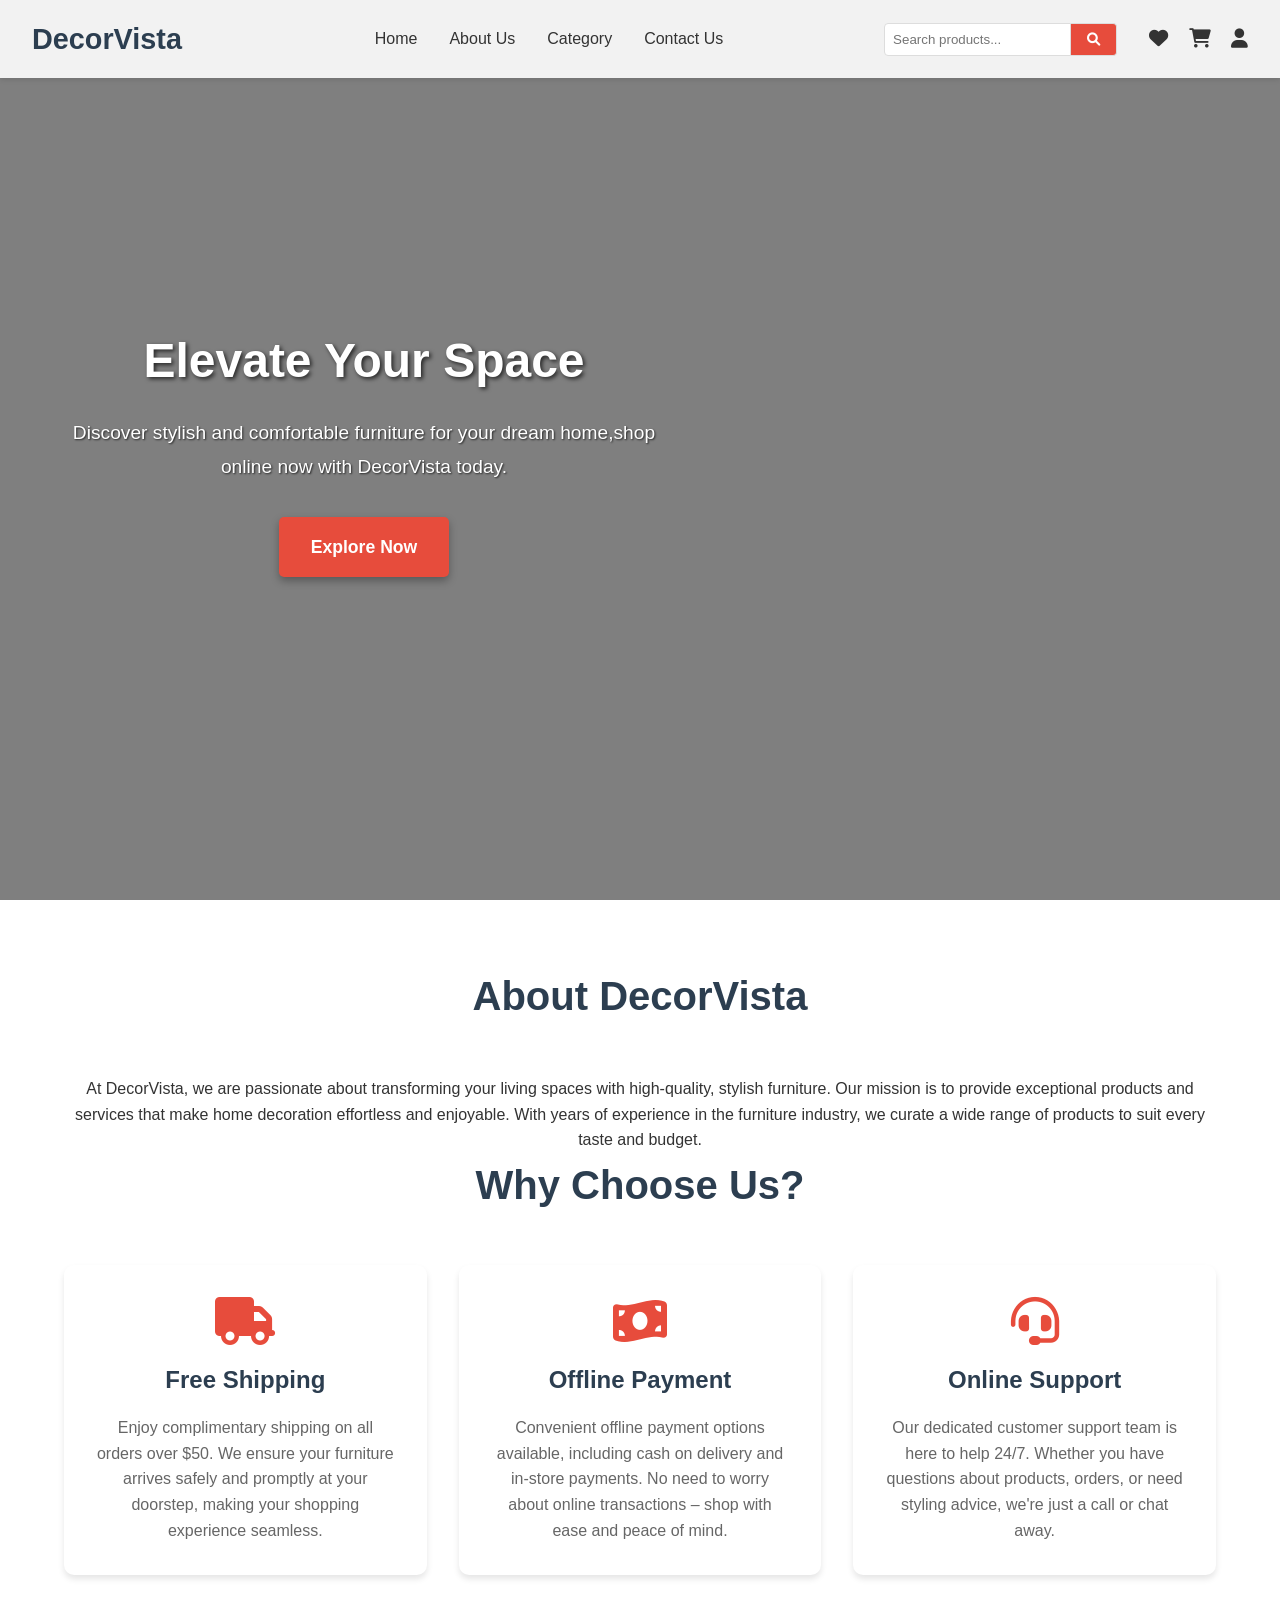
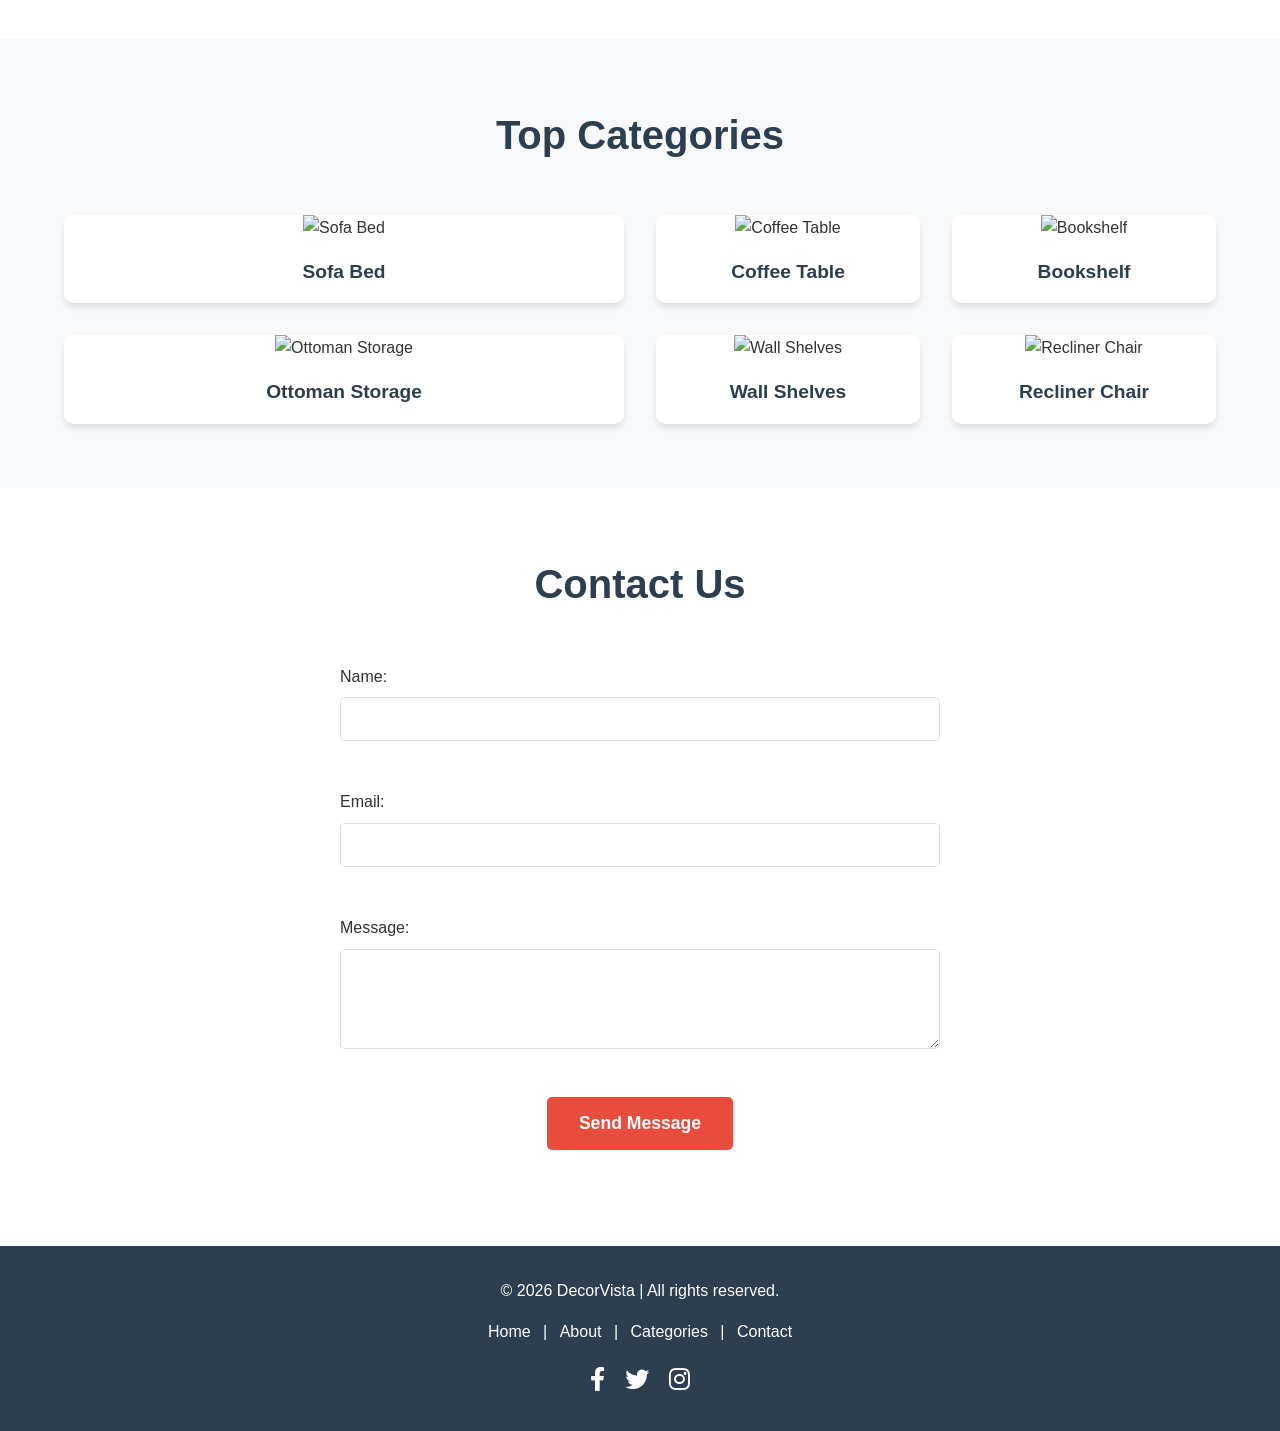
==== index.html @ 80bf8be9 "My final year project almost done!" ====
<!DOCTYPE html>
<html lang="en">
<head>
    <meta charset="UTF-8">
    <meta name="viewport" content="width=device-width, initial-scale=1.0">
    <title>DecorVista - Furniture E-Commerce</title>
    <link rel="stylesheet" href="style.css">
    <link rel="stylesheet" href="https://cdnjs.cloudflare.com/ajax/libs/font-awesome/6.0.0-beta3/css/all.min.css">
</head>
<body>
    <header>
        <nav class="navbar">
            <div class="logo">
                <h1>DecorVista</h1>
            </div>
            <ul class="nav-links">
                <li><a href="#home">Home</a></li>
                <li><a href="#about">About Us</a></li>
                <li><a href="#category">Category</a></li>
                <li><a href="#contact">Contact Us</a></li>
            </ul>
            <div class="nav-right">
                <div class="search-bar">
                    <input type="text" id="searchInput" placeholder="Search products...">
                    <button type="submit" onclick="handleSearch()"><i class="fas fa-search"></i></button>
                </div>

                <div class="icons">
                    <a href="wishlist.html"><i class="fas fa-heart"></i></a>
                    <a href="cart.html"><i class="fas fa-shopping-cart"></i></a>
                    <a href="profile.html"><i class="fas fa-user"></i></a>
                </div>
            </div>
        </nav>
    </header>
    <main>
        <section id="home" class="hero">
            <div class="hero-content">
                <h2>Elevate Your Space</h2>
                <p>Discover stylish and comfortable furniture for your dream home,shop online now with DecorVista today.</p>
                <a href="products.html" class="explore-btn">Explore Now</a>
            </div>
        </section>
        <section id="about" class="features">
            <h2>About DecorVista</h2>
            <p>At DecorVista, we are passionate about transforming your living spaces with high-quality, stylish furniture. Our mission is to provide exceptional products and services that make home decoration effortless and enjoyable. With years of experience in the furniture industry, we curate a wide range of products to suit every taste and budget.</p>
            <h2>Why Choose Us?</h2>
            <div class="feature-grid">
                <div class="feature-item">
                    <i class="fas fa-truck feature-icon"></i>
                    <h3>Free Shipping</h3>
                    <p>Enjoy complimentary shipping on all orders over $50. We ensure your furniture arrives safely and promptly at your doorstep, making your shopping experience seamless.</p>
                </div>
                <div class="feature-item">
                    <i class="fas fa-money-bill-wave feature-icon"></i>
                    <h3>Offline Payment</h3>
                    <p>Convenient offline payment options available, including cash on delivery and in-store payments. No need to worry about online transactions – shop with ease and peace of mind.</p>
                </div>
                <div class="feature-item">
                    <i class="fas fa-headset feature-icon"></i>
                    <h3>Online Support</h3>
                    <p>Our dedicated customer support team is here to help 24/7. Whether you have questions about products, orders, or need styling advice, we're just a call or chat away.</p>
                </div>
            </div>
        </section>
        <section id="category" class="categories">
            <h2>Top Categories</h2>
            <div class="category-layout">
                <div class="category-left">
                    <div class="category-item">
                        <img src="https://images.unsplash.com/photo-1555041469-a586c61ea9bc?ixlib=rb-4.0.3&auto=format&fit=crop&w=500&q=80" alt="Sofa Bed">
                        <h3>Sofa Bed</h3>
                    </div>
                    <div class="category-item">
                        <img src="https://images.unsplash.com/photo-1762280237536-90b449615e8e?q=80&w=870&auto=format&fit=crop&ixlib=rb-4.1.0&ixid=M3wxMjA3fDB8MHxwaG90by1wYWdlfHx8fGVufDB8fHx8fA%3D%3D" alt="Ottoman Storage">
                        <h3>Ottoman Storage</h3>
                    </div>
                </div>
                <div class="category-right">
                    <div class="category-item">
                        <img src="https://images.unsplash.com/photo-1594000311835-6d564e5a46b3?q=80&w=411&auto=format&fit=crop&ixlib=rb-4.1.0&ixid=M3wxMjA3fDB8MHxwaG90by1wYWdlfHx8fGVufDB8fHx8fA%3D%3D" alt="Coffee Table">
                        <h3>Coffee Table</h3>
                    </div>
                    <div class="category-item">
                        <img src="https://images.unsplash.com/photo-1543248939-4296e1fea89b?q=80&w=874&auto=format&fit=crop&ixlib=rb-4.1.0&ixid=M3wxMjA3fDB8MHxwaG90by1wYWdlfHx8fGVufDB8fHx8fA%3D%3D" alt="Bookshelf">
                        <h3>Bookshelf</h3>
                    </div>
                    <div class="category-item">
                        <img src="https://plus.unsplash.com/premium_photo-1698942666669-ba021363a1f4?w=500&auto=format&fit=crop&q=60&ixlib=rb-4.1.0&ixid=M3wxMjA3fDB8MHxzZWFyY2h8OXx8d2FsbCUyMHNoZWx2ZXN8ZW58MHx8MHx8fDA%3D" alt="Wall Shelves">
                        <h3>Wall Shelves</h3>
                    </div>
                    <div class="category-item">
                        <img src="https://images.unsplash.com/photo-1664560724581-e3b068a0a376?q=80&w=387&auto=format&fit=crop&ixlib=rb-4.1.0&ixid=M3wxMjA3fDB8MHxwaG90by1wYWdlfHx8fGVufDB8fHx8fA%3D%3D" alt="Recliner Chair">
                        <h3>Recliner Chair</h3>
                    </div>
                </div>
            </div>
        </section>
        <section id="contact" class="contact">
            <h2>Contact Us</h2>
            <form class="contact-form" id="contactForm">
                <div class="form-group">
                    <label for="name">Name:</label>
                    <input type="text" id="name" name="name" required>
                </div>
                <div class="form-group">
                    <label for="email">Email:</label>
                    <input type="email" id="email" name="email" required>
                </div>
                <div class="form-group">
                    <label for="message">Message:</label>
                    <textarea id="message" name="message" required></textarea>
                </div>
            <button type="submit" class="submit-btn">Send Message</button>
            </form>
        </section>

        <footer>
            <p>&copy; 2026 DecorVista | All rights reserved.</p>
            <div class="footer-links">
                <a href="#home">Home</a> | <a href="#about">About</a> | <a href="#category">Categories</a> | <a href="#contact">Contact</a>
            </div>
            <div class="social-media">
                <a href="https://facebook.com" target="_blank"><i class="fab fa-facebook-f"></i></a>
                <a href="https://twitter.com" target="_blank"><i class="fab fa-twitter"></i></a>
                <a href="https://instagram.com" target="_blank"><i class="fab fa-instagram"></i></a>
            </div>
</footer>
    </main>
    
    <script>
        // Search functionality - redirect to products page with search query
        function handleSearch() {
            const searchInput = document.getElementById('searchInput');
            const searchTerm = searchInput.value.trim();
            
            if (searchTerm) {
                // Redirect to products page with search query
                window.location.href = 'products.html?search=' + encodeURIComponent(searchTerm);
            } else {
                // If empty search, just go to products page
                window.location.href = 'products.html';
            }
        }

        // Handle Enter key press in search input
        document.getElementById('searchInput').addEventListener('keypress', function(e) {
            if (e.key === 'Enter') {
                handleSearch();
            }
        });

        document.getElementById('contactForm').addEventListener('submit', function(e) {

            e.preventDefault();
            
            // Collect form data
            const formData = {
                name: document.getElementById('name').value,
                email: document.getElementById('email').value,
                message: document.getElementById('message').value
            };
            
            // Use JSON.stringify to convert the form data to a JSON string
            const jsonString = JSON.stringify(formData);
            
            // Display the JSON string
            <!-- document.getElementById('jsonOutput').innerHTML = '<pre>' + jsonString + '</pre>'; -->
            
            // Store in localStorage (not visible on webpage)
            localStorage.setItem('contactFormData', jsonString);
            
            // Also log to console
            console.log('Contact Form Data (JSON):', jsonString);
            
            // Clear the form after submission
            this.reset();
        });
    </script>

    
</body>
</html>
---- style.css ----
/* Reset and base styles */
html{
    scroll-behavior: smooth;
}

* {
    margin: 0;
    padding: 0;
    box-sizing: border-box;
}

body {
    font-family: 'Arial', sans-serif;
    line-height: 1.6;
    color: #333;
}

/* Navbar styles */
.navbar {
    display: flex;
    justify-content: space-between;
    align-items: center;
    background-color: rgba(255, 255, 255, 0.9);
    padding: 1rem 2rem;
    position: fixed;
    top: 0;
    width: 100%;
    z-index: 1000;
    box-shadow: 0 2px 5px rgba(0, 0, 0, 0.1);
}

.logo h1 {
    color: #2c3e50;
    font-size: 1.8rem;
    font-weight: bold;
}

.nav-links {
    list-style: none;
    display: flex;
}

.nav-links li {
    margin-left: 2rem;
}

.nav-links a {
    text-decoration: none;
    color: #333;
    font-weight: 500;
    transition: color 0.3s;
}

.nav-links a:hover {
    color: #e74c3c;
}

.nav-right {
    display: flex;
    align-items: center;
}

.search-bar {
    display: flex;
    margin-right: 1rem;
}

.search-bar input {
    padding: 0.5rem;
    border: 1px solid #ddd;
    border-radius: 4px 0 0 4px;
    outline: none;
}

.search-bar button {
    padding: 0.5rem 1rem;
    border: 1px solid #ddd;
    border-left: none;
    background-color: #e74c3c;
    color: white;
    border-radius: 0 4px 4px 0;
    cursor: pointer;
    transition: background-color 0.3s;
}

.search-bar button:hover {
    background-color: #c0392b;
}

.icons a {
    margin-left: 1rem;
    color: #333;
    font-size: 1.2rem;
    transition: color 0.3s;
}

.icons a:hover {
    color: #e74c3c;
}

/* Hero section */
.hero {
    height: 100vh;
    background-image: url('https://images.unsplash.com/photo-1586023492125-27b2c045efd7?ixlib=rb-4.0.3&ixid=M3wxMjA3fDB8MHxwaG90by1wYWdlfHx8fGVufDB8fHx8fA%3D%3D&auto=format&fit=crop&w=1958&q=80');
    background-size: cover;
    background-position: center;
    background-attachment: fixed;
    display: flex;
    align-items: center;
    justify-content: flex-start;
    text-align: center;
    color: white;
    padding-left: 5%;
}

.hero::before {
    content: '';
    position: absolute;
    top: 0;
    left: 0;
    right: 0;
    bottom: 0;
    background-color: rgba(0, 0, 0, 0.5);
    z-index: 1;
}

.hero * {
    position: relative;
    z-index: 2;
}

/* Hero content styles */
.hero-content {
    max-width: 600px;
    text-align: center;
}

.hero-content h2 {
    font-size: 3rem;
    margin-bottom: 1rem;
    font-weight: bold;
    text-shadow: 2px 2px 4px rgba(0, 0, 0, 0.7);
}

.hero-content p {
    font-size: 1.2rem;
    margin-bottom: 2rem;
    line-height: 1.8;
    text-shadow: 1px 1px 2px rgba(0, 0, 0, 0.7);
}

.explore-btn {
    display: inline-block;
    padding: 1rem 2rem;
    background-color: #e74c3c;
    color: white;
    text-decoration: none;
    font-size: 1.1rem;
    font-weight: bold;
    border-radius: 5px;
    transition: background-color 0.3s, transform 0.3s;
    box-shadow: 0 4px 8px rgba(0, 0, 0, 0.3);
}

.explore-btn:hover {
    background-color: #c0392b;
    transform: translateY(-2px);
}

/* About page styles */
.about-hero {
    height: 50vh;
    background-image: url('https://images.unsplash.com/photo-1586023492125-27b2c045efd7?ixlib=rb-4.0.3&ixid=M3wxMjA3fDB8MHxwaG90by1wYWdlfHx8fGVufDB8fHx8fA%3D%3D&auto=format&fit=crop&w=1958&q=80');
    background-size: cover;
    background-position: center;
    display: flex;
    align-items: center;
    justify-content: center;
    text-align: center;
    color: white;
    padding: 0 5%;
}

.about-hero::before {
    content: '';
    position: absolute;
    top: 0;
    left: 0;
    right: 0;
    bottom: 0;
    background-color: rgba(0, 0, 0, 0.5);
    z-index: 1;
}

.about-hero * {
    position: relative;
    z-index: 2;
}

.features {
    padding: 4rem 5%;
    background-color: white;
    text-align: center;
}

.features h2 {
    font-size: 2.5rem;
    margin-bottom: 3rem;
    color: #2c3e50;
}

.feature-grid {
    display: grid;
    grid-template-columns: repeat(auto-fit, minmax(300px, 1fr));
    gap: 2rem;
    max-width: 1200px;
    margin: 0 auto;
}

.feature-item {
    background-color: white;
    padding: 2rem;
    border-radius: 10px;
    box-shadow: 0 4px 6px rgba(0, 0, 0, 0.1);
    transition: transform 0.3s, box-shadow 0.3s;
}

.feature-item:hover {
    transform: translateY(-5px);
    box-shadow: 0 8px 15px rgba(0, 0, 0, 0.2);
}

.feature-icon {
    font-size: 3rem;
    color: #e74c3c;
    margin-bottom: 1rem;
}

.feature-item h3 {
    font-size: 1.5rem;
    margin-bottom: 1rem;
    color: #2c3e50;
}

.feature-item p {
    color: #666;
    line-height: 1.6;
}

/* Categories section */
.categories {
    padding: 4rem 5%;
    background-color: #f8f9fa;
    text-align: center;
}

.categories h2 {
    font-size: 2.5rem;
    margin-bottom: 3rem;
    color: #2c3e50;
}

.category-layout {
    display: flex;
    gap: 2rem;
    max-width: 1200px;
    margin: 0 auto;
}

.category-left {
    flex: 1;
    display: flex;
    flex-direction: column;
    gap: 2rem;
}

.category-right {
    flex: 1;
    display: grid;
    grid-template-columns: repeat(2, 1fr);
    gap: 2rem;
}

.category-item {
    background-color: white;
    border-radius: 10px;
    overflow: hidden;
    box-shadow: 0 4px 6px rgba(0, 0, 0, 0.1);
    transition: transform 0.3s, box-shadow 0.3s;
}

.category-item:hover {
    transform: translateY(-5px);
    box-shadow: 0 8px 15px rgba(0, 0, 0, 0.2);
}

.category-item img {
    width: 100%;
    height: 200px;
    object-fit: cover;
}

.category-item h3 {
    padding: 1rem;
    font-size: 1.2rem;
    color: #2c3e50;
    margin: 0;
}

/* Contact section */
.contact {
    padding: 4rem 5%;
    background-color: white;
    text-align: center;
}

.contact h2 {
    font-size: 2.5rem;
    margin-bottom: 3rem;
    color: #2c3e50;
}

.contact-form {
    max-width: 600px;
    margin: 0 auto;
    display: flex;
    flex-direction: column;
    gap: 1.5rem;
}

.form-group {
    display: flex;
    flex-direction: column;
    text-align: left;
}

.form-group label {
    margin-bottom: 0.5rem;
    font-weight: bold;
    color: #333;
}

.form-group input,
.form-group textarea {
    padding: 0.75rem;
    border: 1px solid #ddd;
    border-radius: 4px;
    font-size: 1rem;
    outline: none;
    transition: border-color 0.3s;
}

.form-group input:focus,
.form-group textarea:focus {
    border-color: #e74c3c;
}

.form-group textarea {
    resize: vertical;
    min-height: 100px;
}

.submit-btn {
    padding: 1rem 2rem;
    background-color: #e74c3c;
    color: white;
    border: none;
    border-radius: 5px;
    font-size: 1.1rem;
    font-weight: bold;
    cursor: pointer;
    transition: background-color 0.3s, transform 0.3s;
    align-self: center;
}

.submit-btn:hover {
    background-color: #c0392b;
    transform: translateY(-2px);
}

/* Footer styles */
footer {
    background-color: #2c3e50;
    color: white;
    text-align: center;
    padding: 2rem 5%;
    margin-top: 2rem;
}

.footer-links {
    margin: 1rem 0;
}

.footer-links a {
    color: white;
    text-decoration: none;
    margin: 0 0.5rem;
    transition: color 0.3s;
}

.footer-links a:hover {
    color: #e74c3c;
}

.social-media {
    margin-top: 1rem;
}

.social-media a {
    color: white;
    font-size: 1.5rem;
    margin: 0 0.5rem;
    transition: color 0.3s;
}

.social-media a:hover {
    color: #e74c3c;
}

.back-btn {
    color: #333;
    text-decoration: none;
    font-weight: 500;
    transition: color 0.3s;
    margin-right: 1rem;
}

.back-btn:hover {
    color: #e74c3c;
}

/* Products page styles */
.hamburger {
    display: block;
    font-size: 1.5rem;
    cursor: pointer;
    margin-right: 1rem;
}

.sidebar {
    position: fixed;
    top: 0;
    left: -250px;
    width: 250px;
    height: 100%;
    background-color: #2c3e50;
    color: white;
    padding: 2rem;
    transition: left 0.3s;
    z-index: 1001;
}

.sidebar.active {
    left: 0;
}

.close-sidebar {
    position: absolute;
    top: 10px;
    right: 20px;
    font-size: 2rem;
    cursor: pointer;
    color: white;
}

.sidebar h3 {
    margin-bottom: 1rem;
    color: #e74c3c;
}

.sidebar ul {
    list-style: none;
    padding: 0;
}

.sidebar li {
    padding: 0.5rem 0;
    cursor: pointer;
    transition: background-color 0.3s;
}

.sidebar li:hover {
    background-color: #34495e;
}

.product-list {
    max-height: 400px;
    overflow-y: auto;
    margin-top: 0.5rem;
}

.product-list li {
    font-size: 0.9rem;
    padding: 0.4rem 0;
    border-bottom: 1px solid #34495e;
}

.product-list li:last-child {
    border-bottom: none;
}

.product-list::-webkit-scrollbar {
    width: 6px;
}

.product-list::-webkit-scrollbar-track {
    background: #2c3e50;
}

.product-list::-webkit-scrollbar-thumb {
    background: #e74c3c;
    border-radius: 3px;
}


.products {
    padding: 4rem 5%;
    background-color: #f8f9fa;
    text-align: center;
}

.products h2 {
    font-size: 2.5rem;
    margin-bottom: 3rem;
    color: #2c3e50;
}

.products-grid {
    display: grid;
    grid-template-columns: repeat(auto-fit, minmax(300px, 1fr));
    gap: 2rem;
    max-width: 1200px;
    margin: 0 auto;
}

.product-card {
    background-color: white;
    border-radius: 10px;
    overflow: hidden;
    box-shadow: 0 4px 6px rgba(0, 0, 0, 0.1);
    transition: transform 0.3s, box-shadow 0.3s;
    cursor: pointer;
}

.product-card:hover {
    transform: translateY(-5px);
    box-shadow: 0 8px 15px rgba(0, 0, 0, 0.2);
}

.product-card img {
    width: 100%;
    height: 200px;
    object-fit: cover;
}

.product-card h3 {
    padding: 1rem;
    font-size: 1.2rem;
    color: #2c3e50;
    margin: 0;
}

.price {
    font-size: 1.1rem;
    font-weight: bold;
    color: #e74c3c;
    margin-bottom: 1rem;
}

.product-actions {
    display: flex;
    justify-content: space-around;
    padding: 1rem;
}

.icon-btn {
    background: none;
    border: none;
    font-size: 1.5rem;
    color: #333;
    cursor: pointer;
    transition: color 0.3s;
}

.icon-btn:hover {
    color: #e74c3c;
}

/* Wishlist active state - red heart */
.icon-btn.wishlisted {
    color: #e74c3c;
}

.buy-btn {
    background-color: #e74c3c;
    color: white;
    border: none;
    padding: 0.5rem 1rem;
    border-radius: 5px;
    cursor: pointer;
    transition: background-color 0.3s;
}

.buy-btn:hover {
    background-color: #c0392b;
}

/* Modal styles */
.modal {
    display: none;
    position: fixed;
    z-index: 1002;
    left: 0;
    top: 0;
    width: 100%;
    height: 100%;
    background-color: rgba(0, 0, 0, 0.5);
}

.modal-content {
    background-color: white;
    margin: 10% auto;
    padding: 2rem;
    border-radius: 10px;
    width: 80%;
    max-width: 600px;
    position: relative;
}

.close {
    position: absolute;
    top: 10px;
    right: 20px;
    font-size: 2rem;
    cursor: pointer;
}

.modal-actions {
    display: flex;
    justify-content: space-around;
    margin: 1rem 0;
}

.rating {
    margin: 1rem 0;
}

.stars i {
    font-size: 1.5rem;
    color: #ddd;
    cursor: pointer;
    transition: color 0.3s;
}

.stars i.active {
    color: #e74c3c;
}

.reviews {
    margin: 1rem 0;
}

.reviews textarea {
    width: 100%;
    padding: 0.5rem;
    border: 1px solid #ddd;
    border-radius: 4px;
    resize: vertical;
    min-height: 80px;
    margin-top: 0.5rem;
}

.submit-review {
    background-color: #e74c3c;
    color: white;
    border: none;
    padding: 0.5rem 1rem;
    border-radius: 5px;
    cursor: pointer;
    margin-top: 0.5rem;
    transition: background-color 0.3s;
}

.submit-review:hover {
    background-color: #c0392b;
}

/* Reviews list styles */
#reviewsList {
    max-height: 150px;
    overflow-y: auto;
    margin-bottom: 1rem;
}

.review-item {
    background-color: #f8f9fa;
    padding: 0.75rem;
    border-radius: 5px;
    margin-bottom: 0.5rem;
    border-left: 3px solid #e74c3c;
}

.review-text {
    color: #333;
    margin-bottom: 0.25rem;
    line-height: 1.4;
}

.review-meta {
    color: #666;
    font-size: 0.85rem;
    font-style: italic;
}

.no-reviews {
    color: #666;
    font-style: italic;
    text-align: center;
    padding: 1rem;
}

#ratingText {
    color: #666;
    font-size: 0.9rem;
    margin-top: 0.5rem;
    text-align: center;
}

/* Modal actions improvements */
.modal-actions {
    display: flex;
    justify-content: center;
    gap: 1rem;
    margin: 1.5rem 0;
}

.modal-actions .icon-btn {
    font-size: 1.8rem;
    padding: 0.5rem;
}

.modal-actions .buy-btn {
    padding: 0.75rem 2rem;
    font-size: 1.1rem;
}


/* No results message styles */
.no-results {
    text-align: center;
    padding: 3rem;
    background-color: white;
    border-radius: 10px;
    box-shadow: 0 4px 6px rgba(0, 0, 0, 0.1);
    margin: 2rem auto;
    max-width: 500px;
}

.no-results i {
    font-size: 4rem;
    color: #ddd;
    margin-bottom: 1rem;
}

.no-results h3 {
    font-size: 1.5rem;
    color: #2c3e50;
    margin-bottom: 0.5rem;
}

.no-results p {
    color: #666;
    margin-bottom: 1.5rem;
}

.clear-search-btn {
    background-color: #e74c3c;
    color: white;
    border: none;
    padding: 0.75rem 1.5rem;
    border-radius: 5px;
    cursor: pointer;
    font-size: 1rem;
    transition: background-color 0.3s, transform 0.3s;
}

.clear-search-btn:hover {
    background-color: #c0392b;
    transform: translateY(-2px);
}

/* Responsive design */
@media (max-width: 768px) {

    .navbar {
        flex-direction: column;
        padding: 1rem;
    }

    .nav-links {
        margin: 1rem 0;
    }

    .nav-links li {
        margin: 0 1rem;
    }

    .nav-right {
        margin-top: 1rem;
    }

    .search-bar input {
        width: 150px;
    }

    .hero-content h2 {
        font-size: 2rem;
    }

    .hero-content p {
        font-size: 1rem;
    }

    .features {
        padding: 2rem 5%;
    }

    .features h2 {
        font-size: 2rem;
    }

    .feature-item {
        padding: 1.5rem;
    }

    .feature-icon {
        font-size: 2.5rem;
    }
}

/* Profile Page Styles */
.profile-page {
    padding-top: 80px;
    background-color: #f8f9fa;
    min-height: 100vh;
}

/* Profile Hero Section */
.profile-hero {
    background: linear-gradient(135deg, #2c3e50 0%, #34495e 100%);
    color: white;
    padding: 3rem 5%;
    text-align: center;
}

.profile-header {
    display: flex;
    align-items: center;
    justify-content: center;
    gap: 2rem;
    flex-wrap: wrap;
}

.profile-avatar {
    font-size: 5rem;
    color: #e74c3c;
}

.profile-greeting h2 {
    font-size: 2.5rem;
    margin-bottom: 0.5rem;
}

.profile-greeting h2 span {
    color: #e74c3c;
}

.profile-greeting p {
    font-size: 1.1rem;
    opacity: 0.9;
}

/* Profile Stats */
.profile-stats {
    padding: 2rem 5%;
    background-color: white;
    margin-top: -2rem;
    position: relative;
    z-index: 10;
}

.stats-grid {
    display: grid;
    grid-template-columns: repeat(auto-fit, minmax(200px, 1fr));
    gap: 1.5rem;
    max-width: 1200px;
    margin: 0 auto;
}

.stat-card {
    background-color: white;
    padding: 1.5rem;
    border-radius: 10px;
    text-align: center;
    box-shadow: 0 4px 6px rgba(0, 0, 0, 0.1);
    transition: transform 0.3s, box-shadow 0.3s;
}

.stat-card:hover {
    transform: translateY(-5px);
    box-shadow: 0 8px 15px rgba(0, 0, 0, 0.2);
}

.stat-card i {
    font-size: 2.5rem;
    color: #e74c3c;
    margin-bottom: 1rem;
}

.stat-card h3 {
    font-size: 2rem;
    color: #2c3e50;
    margin-bottom: 0.5rem;
}

.stat-card p {
    color: #666;
    font-size: 0.9rem;
}

/* Profile Container */
.profile-container {
    max-width: 1200px;
    margin: 0 auto;
    padding: 0 5%;
}

/* Profile Card */
.profile-card {
    background-color: white;
    border-radius: 10px;
    box-shadow: 0 4px 6px rgba(0, 0, 0, 0.1);
    margin-bottom: 2rem;
    overflow: hidden;
}

.card-header {
    display: flex;
    justify-content: space-between;
    align-items: center;
    padding: 1.5rem;
    background-color: #f8f9fa;
    border-bottom: 1px solid #eee;
}

.card-header h3 {
    color: #2c3e50;
    font-size: 1.3rem;
    display: flex;
    align-items: center;
    gap: 0.5rem;
}

.card-header h3 i {
    color: #e74c3c;
}

.edit-btn {
    background-color: #e74c3c;
    color: white;
    border: none;
    padding: 0.5rem 1rem;
    border-radius: 5px;
    cursor: pointer;
    font-size: 0.9rem;
    transition: background-color 0.3s;
    display: flex;
    align-items: center;
    gap: 0.5rem;
}

.edit-btn:hover {
    background-color: #c0392b;
}

/* Profile Form */
.profile-form {
    padding: 1.5rem;
}

.form-row {
    display: grid;
    grid-template-columns: 1fr 1fr;
    gap: 1rem;
}

.form-group {
    margin-bottom: 1.5rem;
}

.form-group label {
    display: block;
    margin-bottom: 0.5rem;
    color: #333;
    font-weight: 500;
}

.form-group input,
.form-group textarea {
    width: 100%;
    padding: 0.75rem;
    border: 1px solid #ddd;
    border-radius: 5px;
    font-size: 1rem;
    transition: border-color 0.3s;
}

.form-group input:focus,
.form-group textarea:focus {
    border-color: #e74c3c;
    outline: none;
}

.form-group input:disabled,
.form-group textarea:disabled {
    background-color: #f8f9fa;
    color: #666;
    cursor: not-allowed;
}

.form-actions {
    display: flex;
    gap: 1rem;
    justify-content: flex-end;
    margin-top: 1rem;
}

.cancel-btn {
    background-color: #95a5a6;
    color: white;
    border: none;
    padding: 0.75rem 1.5rem;
    border-radius: 5px;
    cursor: pointer;
    font-size: 1rem;
    transition: background-color 0.3s;
}

.cancel-btn:hover {
    background-color: #7f8c8d;
}

.save-btn {
    background-color: #e74c3c;
    color: white;
    border: none;
    padding: 0.75rem 1.5rem;
    border-radius: 5px;
    cursor: pointer;
    font-size: 1rem;
    transition: background-color 0.3s;
}

.save-btn:hover {
    background-color: #c0392b;
}

/* Profile Sections */
.profile-info-section,
.order-history-section,
.account-settings-section,
.quick-links-section {
    padding: 2rem 0;
}

/* Order History */
.orders-list {
    padding: 1.5rem;
}

.no-orders {
    text-align: center;
    color: #666;
    padding: 2rem;
    font-style: italic;
}

.order-item {
    border: 1px solid #eee;
    border-radius: 8px;
    padding: 1.5rem;
    margin-bottom: 1rem;
    transition: box-shadow 0.3s;
}

.order-item:hover {
    box-shadow: 0 4px 8px rgba(0, 0, 0, 0.1);
}

.order-header {
    display: flex;
    justify-content: space-between;
    align-items: center;
    margin-bottom: 1rem;
    flex-wrap: wrap;
    gap: 0.5rem;
}

.order-info h4 {
    color: #2c3e50;
    font-size: 1.1rem;
    margin-bottom: 0.25rem;
}

.order-date {
    color: #666;
    font-size: 0.9rem;
}

.order-status {
    padding: 0.25rem 0.75rem;
    border-radius: 20px;
    font-size: 0.85rem;
    font-weight: 500;
    text-transform: uppercase;
}

.order-status.delivered {
    background-color: #d4edda;
    color: #155724;
}

.order-status.shipped {
    background-color: #fff3cd;
    color: #856404;
}

.order-status.processing {
    background-color: #cce5ff;
    color: #004085;
}

.order-details {
    margin-bottom: 1rem;
}

.order-items {
    color: #666;
    margin-bottom: 0.5rem;
}

.order-total {
    font-weight: bold;
    color: #e74c3c;
    font-size: 1.1rem;
}

.order-actions {
    display: flex;
    gap: 0.75rem;
}

.view-order-btn,
.reorder-btn {
    padding: 0.5rem 1rem;
    border: 1px solid #ddd;
    background-color: white;
    color: #333;
    border-radius: 5px;
    cursor: pointer;
    font-size: 0.9rem;
    transition: all 0.3s;
}

.view-order-btn:hover {
    background-color: #f8f9fa;
    border-color: #e74c3c;
    color: #e74c3c;
}

.reorder-btn {
    background-color: #e74c3c;
    color: white;
    border-color: #e74c3c;
}

.reorder-btn:hover {
    background-color: #c0392b;
    border-color: #c0392b;
}

/* Account Settings */
.settings-list {
    padding: 1.5rem;
}

.setting-item {
    display: flex;
    justify-content: space-between;
    align-items: center;
    padding: 1.5rem 0;
    border-bottom: 1px solid #eee;
}

.setting-item:last-child {
    border-bottom: none;
}

.setting-item.danger {
    background-color: #fff5f5;
    margin: 0 -1.5rem;
    padding: 1.5rem;
    border-radius: 0 0 10px 10px;
}

.setting-info h4 {
    color: #2c3e50;
    margin-bottom: 0.25rem;
}

.setting-info p {
    color: #666;
    font-size: 0.9rem;
}

.setting-btn {
    background-color: #e74c3c;
    color: white;
    border: none;
    padding: 0.5rem 1rem;
    border-radius: 5px;
    cursor: pointer;
    font-size: 0.9rem;
    transition: background-color 0.3s;
}

.setting-btn:hover {
    background-color: #c0392b;
}

.setting-btn.danger-btn {
    background-color: #dc3545;
}

.setting-btn.danger-btn:hover {
    background-color: #c82333;
}

/* Toggle Switch */
.toggle-switch {
    position: relative;
    display: inline-block;
    width: 50px;
    height: 24px;
}

.toggle-switch input {
    opacity: 0;
    width: 0;
    height: 0;
}

.toggle-slider {
    position: absolute;
    cursor: pointer;
    top: 0;
    left: 0;
    right: 0;
    bottom: 0;
    background-color: #ccc;
    transition: 0.4s;
    border-radius: 24px;
}

.toggle-slider:before {
    position: absolute;
    content: "";
    height: 18px;
    width: 18px;
    left: 3px;
    bottom: 3px;
    background-color: white;
    transition: 0.4s;
    border-radius: 50%;
}

.toggle-switch input:checked + .toggle-slider {
    background-color: #e74c3c;
}

.toggle-switch input:checked + .toggle-slider:before {
    transform: translateX(26px);
}

/* Quick Links */
.quick-links-grid {
    display: grid;
    grid-template-columns: repeat(auto-fit, minmax(250px, 1fr));
    gap: 1.5rem;
}

.quick-link-card {
    background-color: white;
    padding: 2rem;
    border-radius: 10px;
    text-align: center;
    text-decoration: none;
    color: #333;
    box-shadow: 0 4px 6px rgba(0, 0, 0, 0.1);
    transition: transform 0.3s, box-shadow 0.3s;
}

.quick-link-card:hover {
    transform: translateY(-5px);
    box-shadow: 0 8px 15px rgba(0, 0, 0, 0.2);
    color: #e74c3c;
}

.quick-link-card i {
    font-size: 2.5rem;
    color: #e74c3c;
    margin-bottom: 1rem;
}

.quick-link-card h4 {
    font-size: 1.2rem;
    margin-bottom: 0.5rem;
    color: #2c3e50;
}

.quick-link-card p {
    color: #666;
    font-size: 0.9rem;
}

/* Password Modal */
.password-modal {
    max-width: 400px;
}

.password-modal h3 {
    color: #2c3e50;
    margin-bottom: 1.5rem;
    text-align: center;
}

/* Active nav icon */
.icons a.active {
    color: #e74c3c;
}

/* Profile Page Responsive */
@media (max-width: 768px) {
    .profile-header {
        flex-direction: column;
        gap: 1rem;
    }

    .profile-avatar {
        font-size: 4rem;
    }

    .profile-greeting h2 {
        font-size: 1.8rem;
    }

    .form-row {
        grid-template-columns: 1fr;
    }

    .order-header {
        flex-direction: column;
        align-items: flex-start;
    }

    .order-actions {
        flex-direction: column;
    }

    .setting-item {
        flex-direction: column;
        align-items: flex-start;
        gap: 1rem;
    }

    .toggle-switch {
        align-self: flex-start;
    }
}
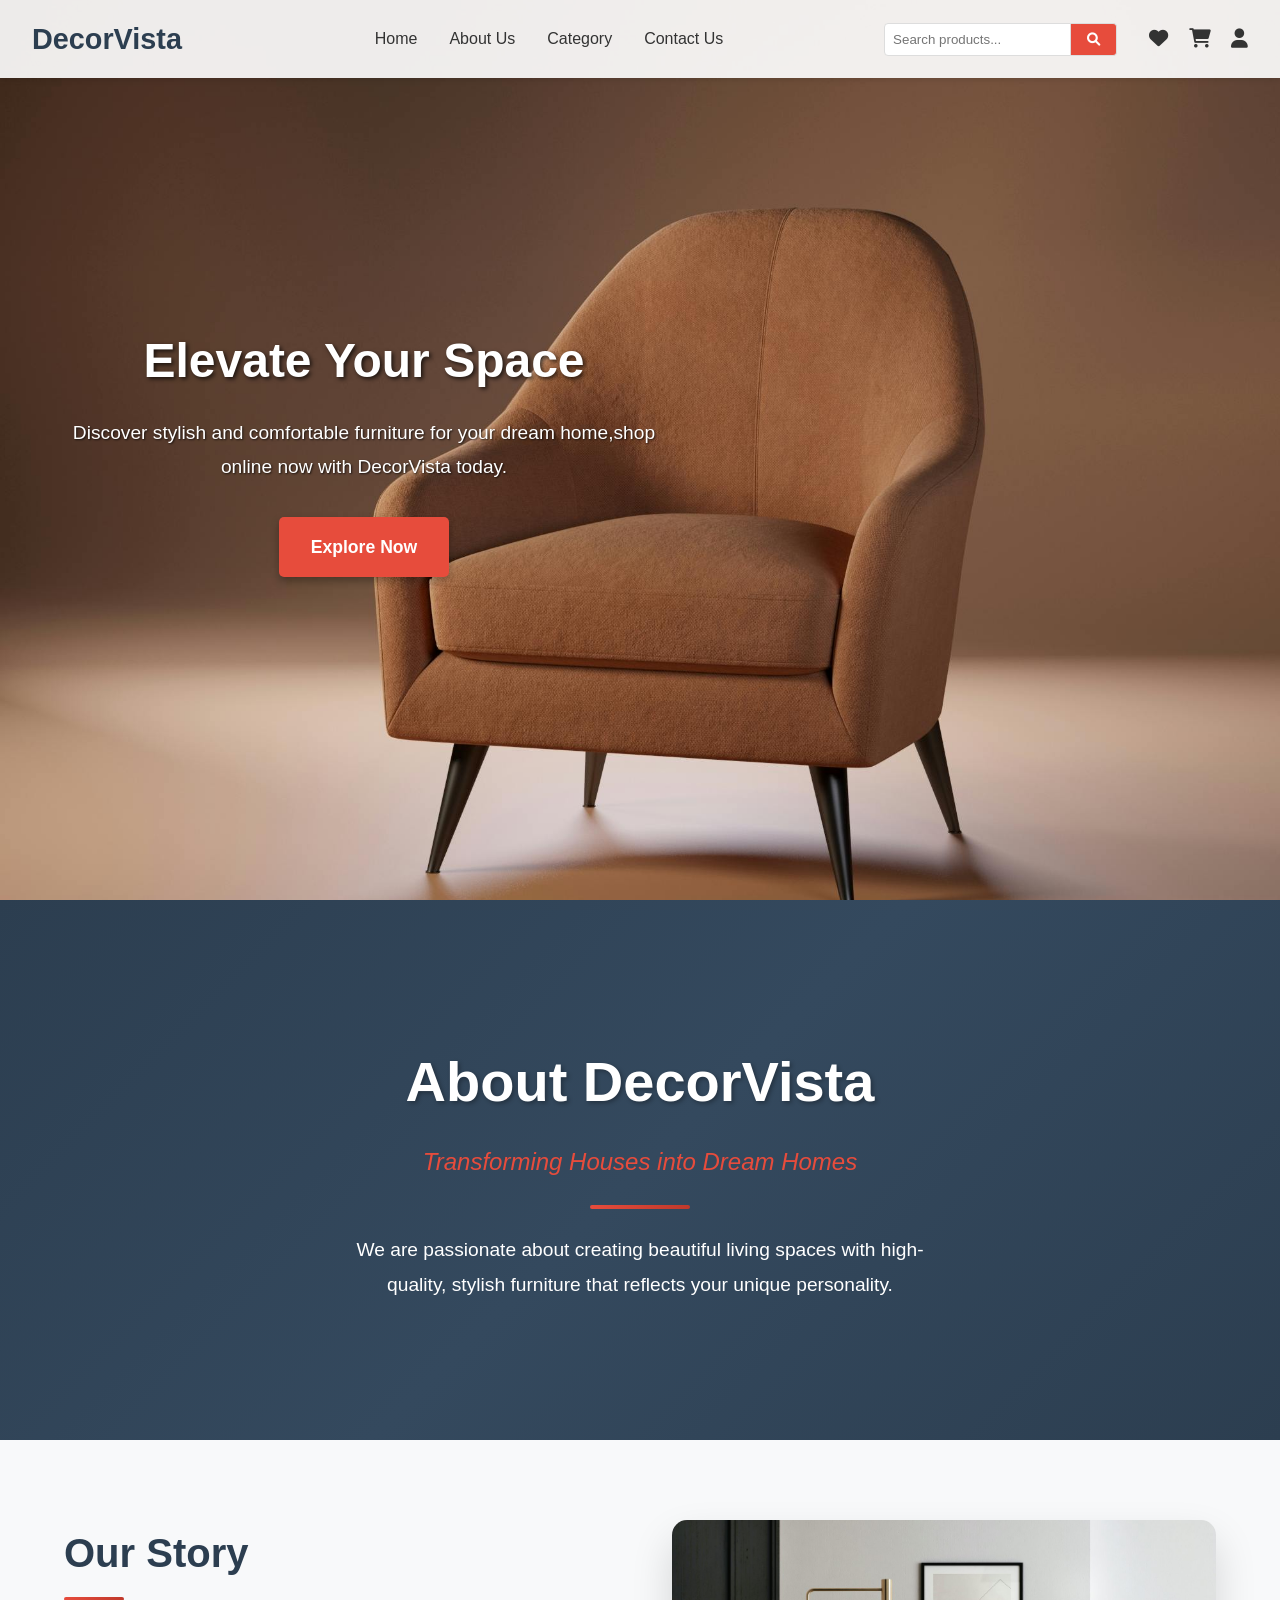
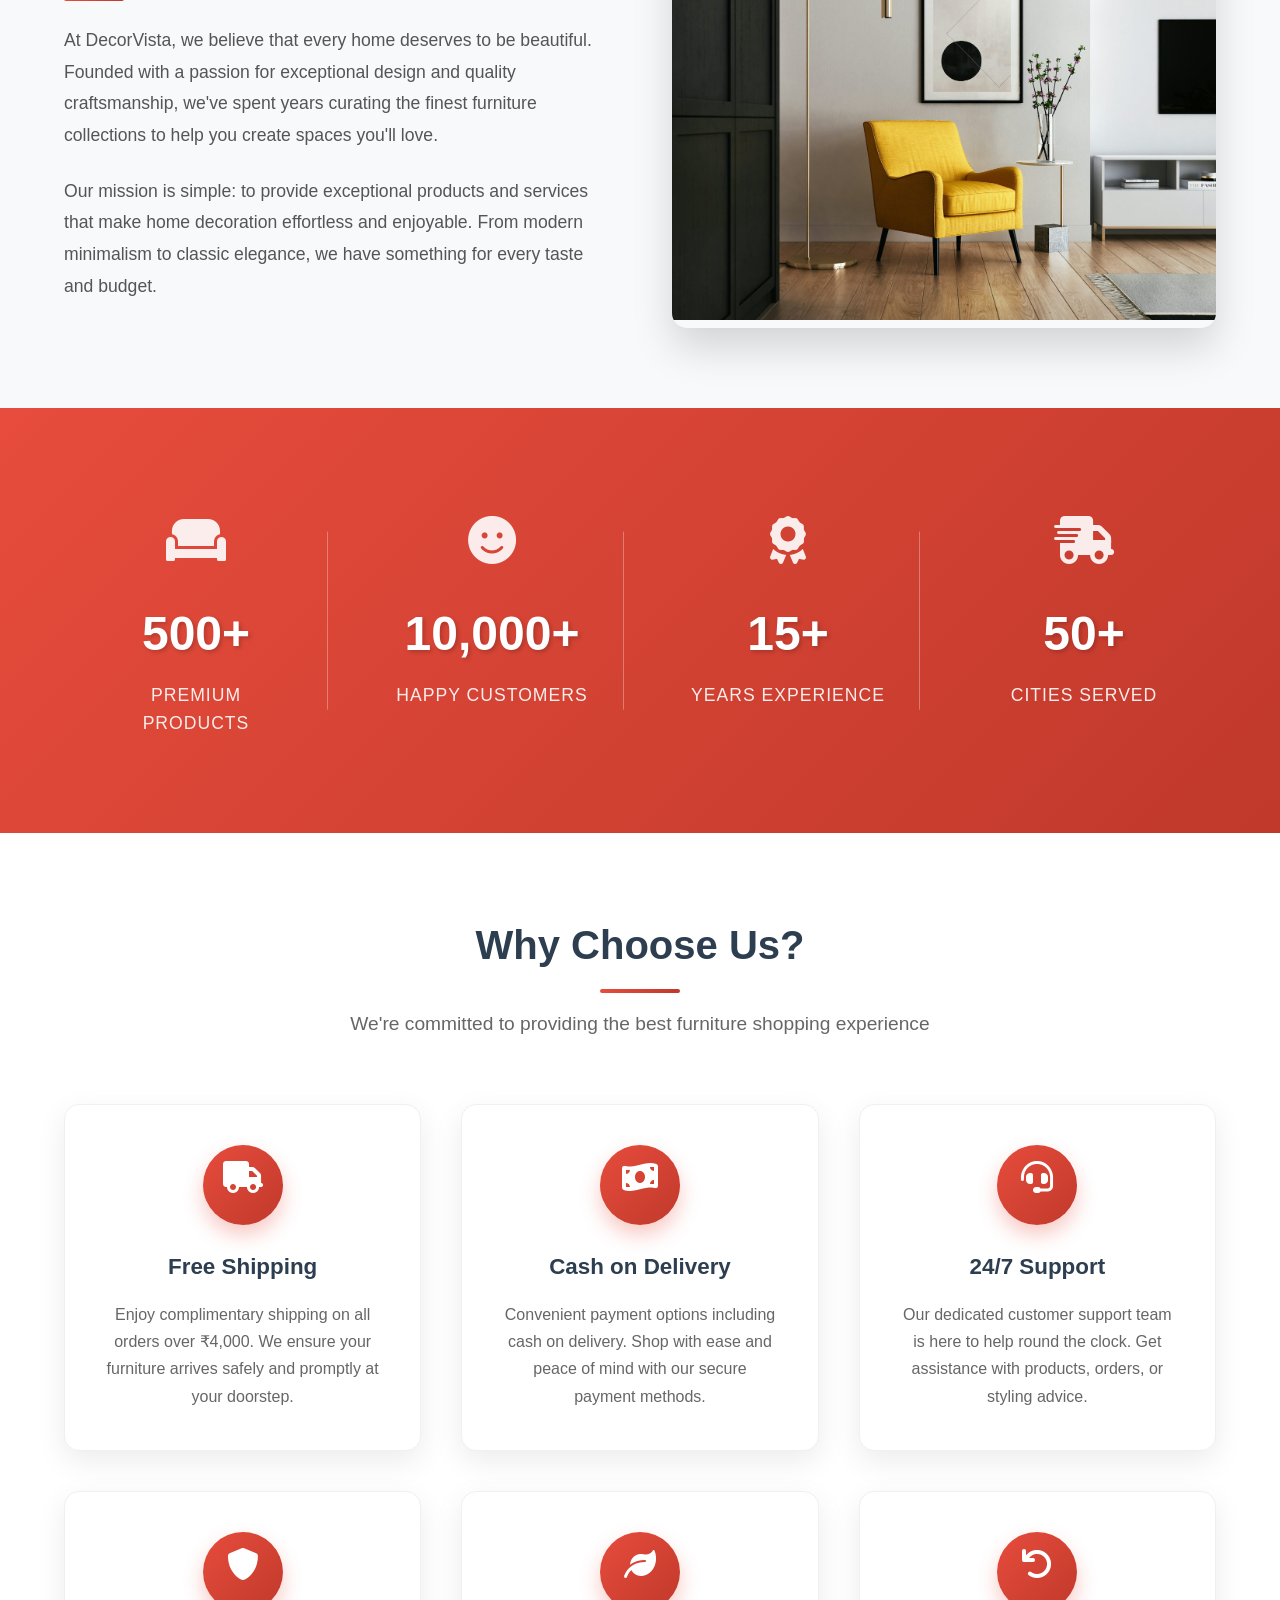
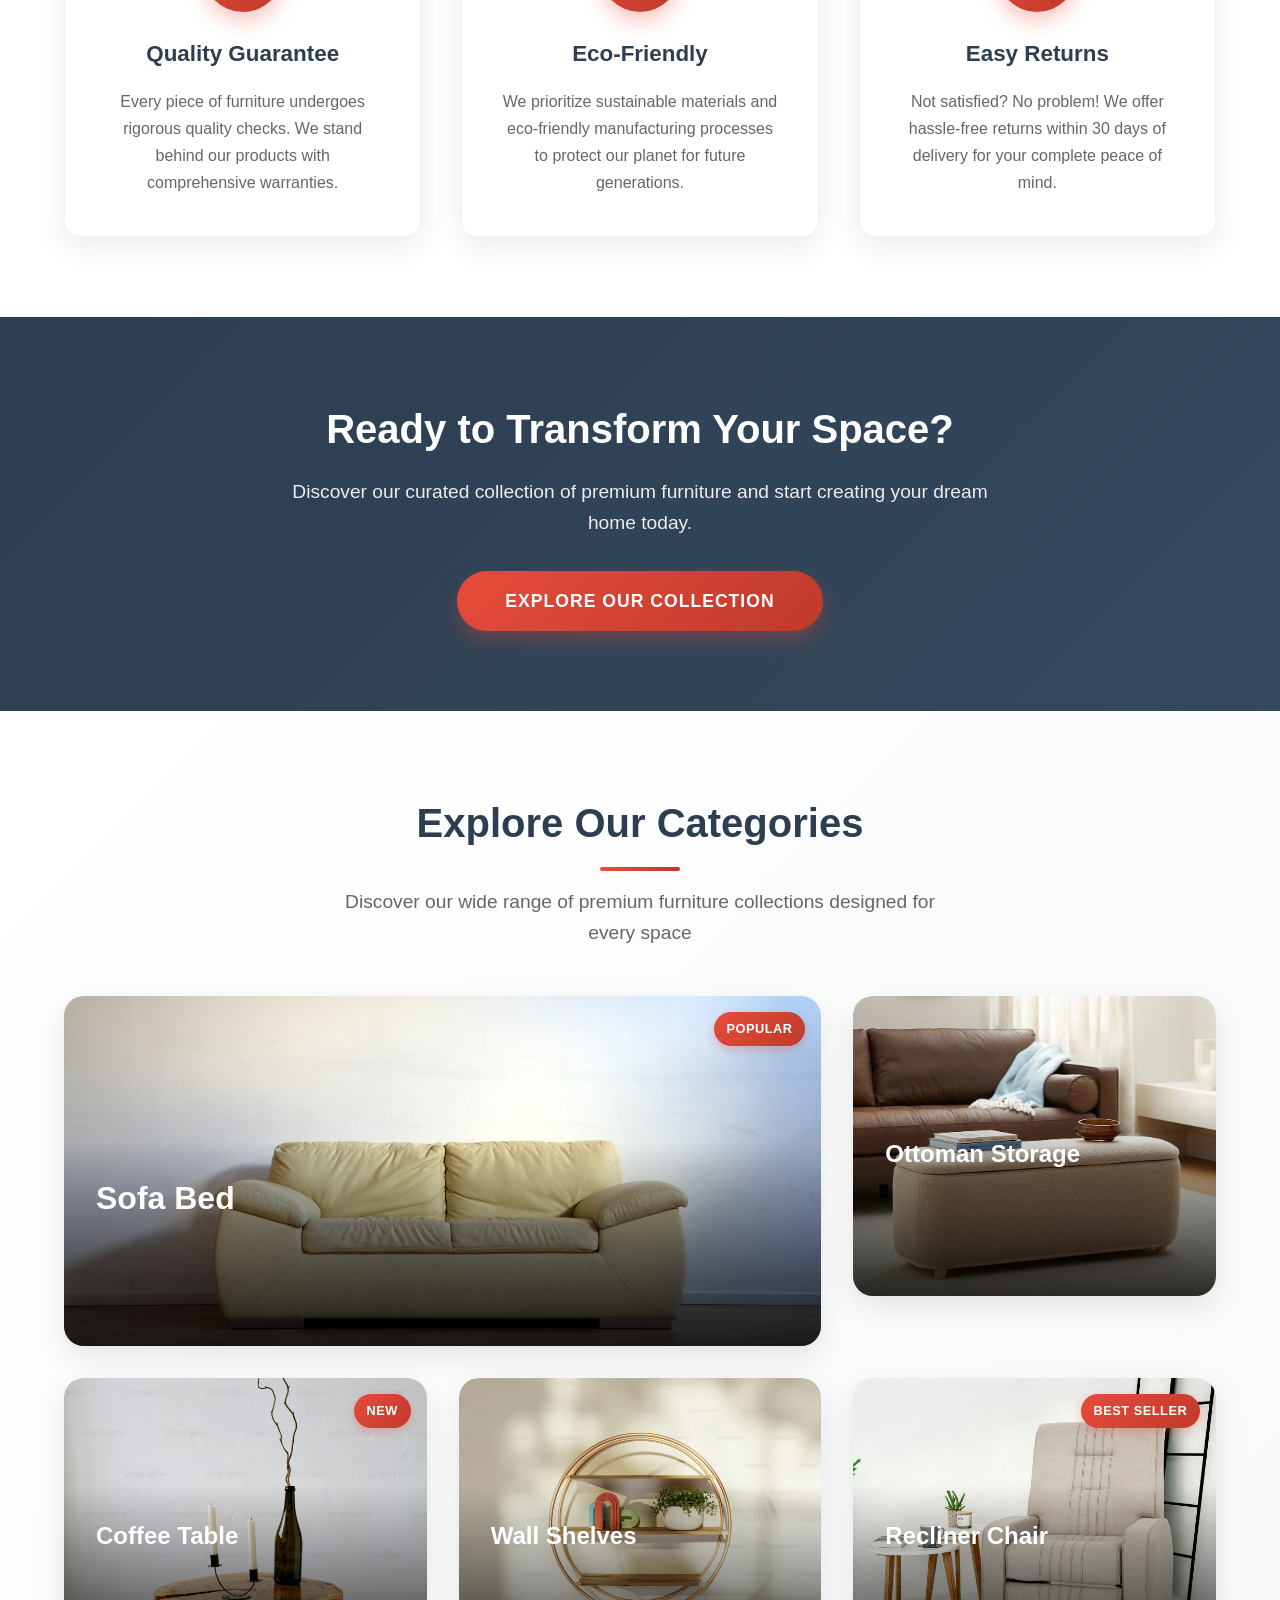
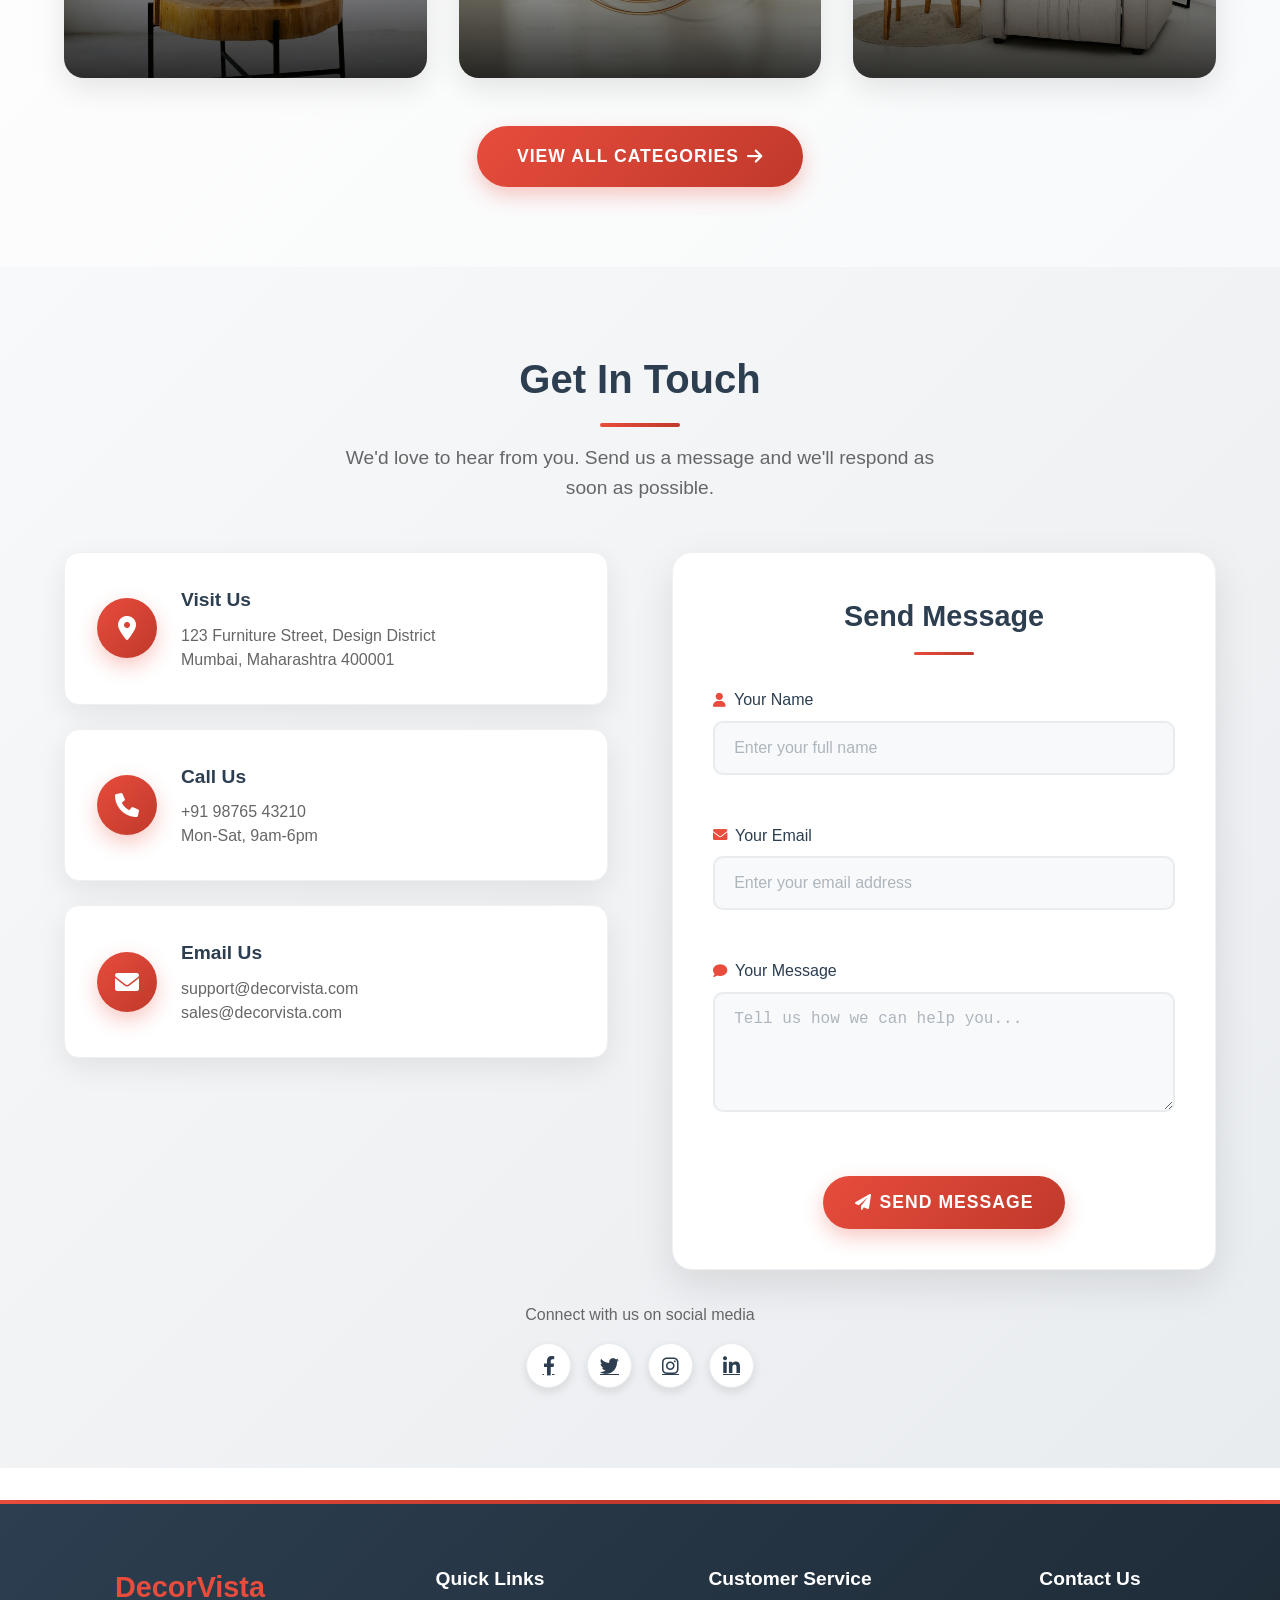
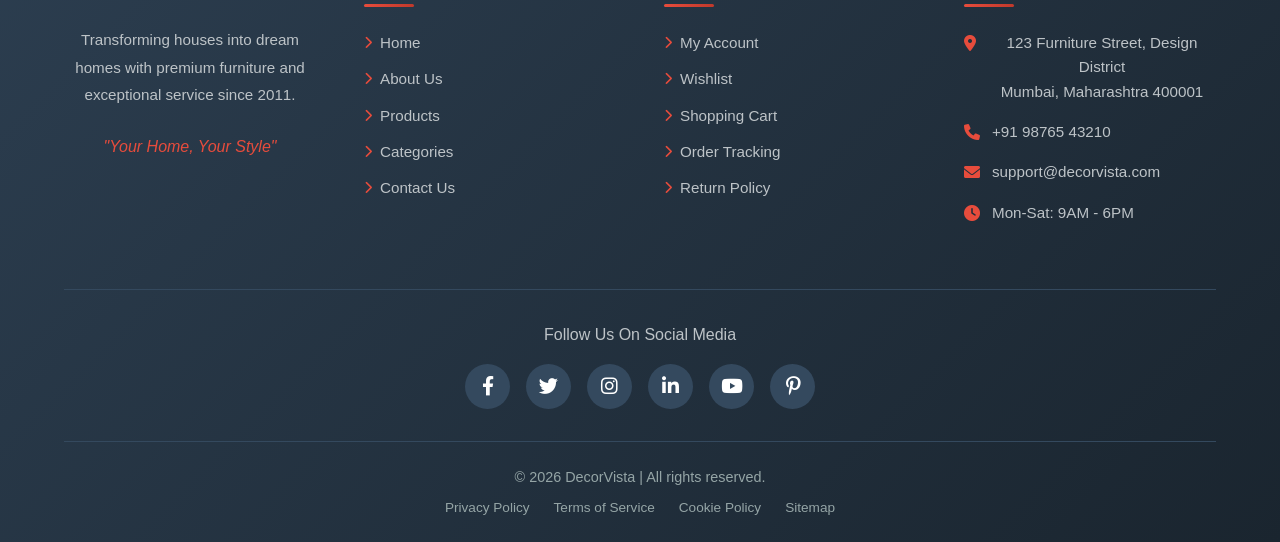
==== commit b5f63be6: "Done!" ====
--- a/index.html
+++ b/index.html
@@ -1,12 +1,22 @@
 <!DOCTYPE html>
 <html lang="en">
+
 <head>
     <meta charset="UTF-8">
     <meta name="viewport" content="width=device-width, initial-scale=1.0">
     <title>DecorVista - Furniture E-Commerce</title>
     <link rel="stylesheet" href="style.css">
+    <link rel="stylesheet" href="about-styles.css">
+    <link rel="stylesheet" href="contact-styles.css">
+    <link rel="stylesheet" href="categories-styles.css">
+    <link rel="stylesheet" href="footer-styles.css">
     <link rel="stylesheet" href="https://cdnjs.cloudflare.com/ajax/libs/font-awesome/6.0.0-beta3/css/all.min.css">
+
+
+
+
 </head>
+
 <body>
     <header>
         <nav class="navbar">
@@ -37,103 +47,382 @@
         <section id="home" class="hero">
             <div class="hero-content">
                 <h2>Elevate Your Space</h2>
-                <p>Discover stylish and comfortable furniture for your dream home,shop online now with DecorVista today.</p>
+                <p>Discover stylish and comfortable furniture for your dream home,shop online now with DecorVista today.
+                </p>
                 <a href="products.html" class="explore-btn">Explore Now</a>
             </div>
         </section>
-        <section id="about" class="features">
-            <h2>About DecorVista</h2>
-            <p>At DecorVista, we are passionate about transforming your living spaces with high-quality, stylish furniture. Our mission is to provide exceptional products and services that make home decoration effortless and enjoyable. With years of experience in the furniture industry, we curate a wide range of products to suit every taste and budget.</p>
-            <h2>Why Choose Us?</h2>
+        <!-- About Hero Section -->
+        <section class="about-hero">
+            <div class="about-hero-content">
+                <h2>About DecorVista</h2>
+                <p class="about-tagline">Transforming Houses into Dream Homes</p>
+                <div class="about-divider"></div>
+                <p class="about-description">We are passionate about creating beautiful living spaces with high-quality,
+                    stylish furniture that reflects your unique personality.</p>
+            </div>
+        </section>
+
+        <!-- About Main Content -->
+        <section id="about" class="about-section">
+            <div class="about-container">
+                <div class="about-story">
+                    <div class="story-content">
+                        <h3>Our Story</h3>
+                        <p>At DecorVista, we believe that every home deserves to be beautiful. Founded with a passion
+                            for exceptional design and quality craftsmanship, we've spent years curating the finest
+                            furniture collections to help you create spaces you'll love.</p>
+                        <p>Our mission is simple: to provide exceptional products and services that make home decoration
+                            effortless and enjoyable. From modern minimalism to classic elegance, we have something for
+                            every taste and budget.</p>
+                    </div>
+                    <div class="story-image">
+                        <img src="Images/first (1).jpeg"
+                            alt="DecorVista Showroom">
+                    </div>
+                </div>
+            </div>
+        </section>
+
+        <!-- Statistics Section -->
+        <section class="stats-section">
+            <div class="stats-container">
+                <div class="stat-item">
+                    <div class="stat-icon"><i class="fas fa-couch"></i></div>
+                    <div class="stat-number" data-count="500">500+</div>
+                    <div class="stat-label">Premium Products</div>
+                </div>
+                <div class="stat-item">
+                    <div class="stat-icon"><i class="fas fa-smile"></i></div>
+                    <div class="stat-number" data-count="10000">10,000+</div>
+                    <div class="stat-label">Happy Customers</div>
+                </div>
+                <div class="stat-item">
+                    <div class="stat-icon"><i class="fas fa-award"></i></div>
+                    <div class="stat-number" data-count="15">15+</div>
+                    <div class="stat-label">Years Experience</div>
+                </div>
+                <div class="stat-item">
+                    <div class="stat-icon"><i class="fas fa-shipping-fast"></i></div>
+                    <div class="stat-number" data-count="50">50+</div>
+                    <div class="stat-label">Cities Served</div>
+                </div>
+            </div>
+        </section>
+
+        <!-- Why Choose Us Section -->
+        <section class="why-choose-us">
+            <div class="section-header">
+                <h2>Why Choose Us?</h2>
+                <p class="section-subtitle">We're committed to providing the best furniture shopping experience</p>
+            </div>
             <div class="feature-grid">
                 <div class="feature-item">
-                    <i class="fas fa-truck feature-icon"></i>
+                    <div class="feature-icon-wrapper">
+                        <i class="fas fa-truck feature-icon"></i>
+                    </div>
                     <h3>Free Shipping</h3>
-                    <p>Enjoy complimentary shipping on all orders over $50. We ensure your furniture arrives safely and promptly at your doorstep, making your shopping experience seamless.</p>
-                </div>
-                <div class="feature-item">
-                    <i class="fas fa-money-bill-wave feature-icon"></i>
-                    <h3>Offline Payment</h3>
-                    <p>Convenient offline payment options available, including cash on delivery and in-store payments. No need to worry about online transactions – shop with ease and peace of mind.</p>
-                </div>
-                <div class="feature-item">
-                    <i class="fas fa-headset feature-icon"></i>
-                    <h3>Online Support</h3>
-                    <p>Our dedicated customer support team is here to help 24/7. Whether you have questions about products, orders, or need styling advice, we're just a call or chat away.</p>
-                </div>
-            </div>
-        </section>
-        <section id="category" class="categories">
-            <h2>Top Categories</h2>
-            <div class="category-layout">
-                <div class="category-left">
-                    <div class="category-item">
-                        <img src="https://images.unsplash.com/photo-1555041469-a586c61ea9bc?ixlib=rb-4.0.3&auto=format&fit=crop&w=500&q=80" alt="Sofa Bed">
-                        <h3>Sofa Bed</h3>
-                    </div>
-                    <div class="category-item">
-                        <img src="https://images.unsplash.com/photo-1762280237536-90b449615e8e?q=80&w=870&auto=format&fit=crop&ixlib=rb-4.1.0&ixid=M3wxMjA3fDB8MHxwaG90by1wYWdlfHx8fGVufDB8fHx8fA%3D%3D" alt="Ottoman Storage">
-                        <h3>Ottoman Storage</h3>
-                    </div>
-                </div>
-                <div class="category-right">
-                    <div class="category-item">
-                        <img src="https://images.unsplash.com/photo-1594000311835-6d564e5a46b3?q=80&w=411&auto=format&fit=crop&ixlib=rb-4.1.0&ixid=M3wxMjA3fDB8MHxwaG90by1wYWdlfHx8fGVufDB8fHx8fA%3D%3D" alt="Coffee Table">
-                        <h3>Coffee Table</h3>
-                    </div>
-                    <div class="category-item">
-                        <img src="https://images.unsplash.com/photo-1543248939-4296e1fea89b?q=80&w=874&auto=format&fit=crop&ixlib=rb-4.1.0&ixid=M3wxMjA3fDB8MHxwaG90by1wYWdlfHx8fGVufDB8fHx8fA%3D%3D" alt="Bookshelf">
-                        <h3>Bookshelf</h3>
-                    </div>
-                    <div class="category-item">
-                        <img src="https://plus.unsplash.com/premium_photo-1698942666669-ba021363a1f4?w=500&auto=format&fit=crop&q=60&ixlib=rb-4.1.0&ixid=M3wxMjA3fDB8MHxzZWFyY2h8OXx8d2FsbCUyMHNoZWx2ZXN8ZW58MHx8MHx8fDA%3D" alt="Wall Shelves">
-                        <h3>Wall Shelves</h3>
-                    </div>
-                    <div class="category-item">
-                        <img src="https://images.unsplash.com/photo-1664560724581-e3b068a0a376?q=80&w=387&auto=format&fit=crop&ixlib=rb-4.1.0&ixid=M3wxMjA3fDB8MHxwaG90by1wYWdlfHx8fGVufDB8fHx8fA%3D%3D" alt="Recliner Chair">
-                        <h3>Recliner Chair</h3>
-                    </div>
-                </div>
-            </div>
-        </section>
-        <section id="contact" class="contact">
-            <h2>Contact Us</h2>
-            <form class="contact-form" id="contactForm">
-                <div class="form-group">
-                    <label for="name">Name:</label>
-                    <input type="text" id="name" name="name" required>
-                </div>
-                <div class="form-group">
-                    <label for="email">Email:</label>
-                    <input type="email" id="email" name="email" required>
-                </div>
-                <div class="form-group">
-                    <label for="message">Message:</label>
-                    <textarea id="message" name="message" required></textarea>
-                </div>
-            <button type="submit" class="submit-btn">Send Message</button>
-            </form>
-        </section>
-
-        <footer>
-            <p>&copy; 2026 DecorVista | All rights reserved.</p>
-            <div class="footer-links">
-                <a href="#home">Home</a> | <a href="#about">About</a> | <a href="#category">Categories</a> | <a href="#contact">Contact</a>
-            </div>
-            <div class="social-media">
-                <a href="https://facebook.com" target="_blank"><i class="fab fa-facebook-f"></i></a>
-                <a href="https://twitter.com" target="_blank"><i class="fab fa-twitter"></i></a>
-                <a href="https://instagram.com" target="_blank"><i class="fab fa-instagram"></i></a>
-            </div>
-</footer>
+                    <p>Enjoy complimentary shipping on all orders over ₹4,000. We ensure your furniture arrives safely
+                        and promptly at your doorstep.</p>
+                </div>
+                <div class="feature-item">
+                    <div class="feature-icon-wrapper">
+                        <i class="fas fa-money-bill-wave feature-icon"></i>
+                    </div>
+                    <h3>Cash on Delivery</h3>
+                    <p>Convenient payment options including cash on delivery. Shop with ease and peace of mind with our
+                        secure payment methods.</p>
+                </div>
+                <div class="feature-item">
+                    <div class="feature-icon-wrapper">
+                        <i class="fas fa-headset feature-icon"></i>
+                    </div>
+                    <h3>24/7 Support</h3>
+                    <p>Our dedicated customer support team is here to help round the clock. Get assistance with
+                        products, orders, or styling advice.</p>
+                </div>
+                <div class="feature-item">
+                    <div class="feature-icon-wrapper">
+                        <i class="fas fa-shield-alt feature-icon"></i>
+                    </div>
+                    <h3>Quality Guarantee</h3>
+                    <p>Every piece of furniture undergoes rigorous quality checks. We stand behind our products with
+                        comprehensive warranties.</p>
+                </div>
+                <div class="feature-item">
+                    <div class="feature-icon-wrapper">
+                        <i class="fas fa-leaf feature-icon"></i>
+                    </div>
+                    <h3>Eco-Friendly</h3>
+                    <p>We prioritize sustainable materials and eco-friendly manufacturing processes to protect our
+                        planet for future generations.</p>
+                </div>
+                <div class="feature-item">
+                    <div class="feature-icon-wrapper">
+                        <i class="fas fa-undo feature-icon"></i>
+                    </div>
+                    <h3>Easy Returns</h3>
+                    <p>Not satisfied? No problem! We offer hassle-free returns within 30 days of delivery for your
+                        complete peace of mind.</p>
+                </div>
+            </div>
+        </section>
+
+        <!-- Call to Action Section -->
+        <section class="about-cta">
+            <div class="cta-content">
+                <h2>Ready to Transform Your Space?</h2>
+                <p>Discover our curated collection of premium furniture and start creating your dream home today.</p>
+                <a href="products.html" class="cta-btn">Explore Our Collection</a>
+            </div>
+        </section>
+
+        <!-- Categories Section -->
+        <section id="category" class="categories-section">
+            <div class="categories-container">
+                <div class="categories-header">
+                    <h2>Explore Our Categories</h2>
+                    <p>Discover our wide range of premium furniture collections designed for every space</p>
+                </div>
+                <div class="categories-grid">
+                    <div class="category-card featured">
+                        <img src="Images/Sofa Bed/4.jpeg" alt="Sofa Bed" class="category-card-image">
+                        <span class="category-badge">Popular</span>
+                        <div class="category-overlay">
+                            <h3>Sofa Bed</h3>
+                            <p>Transform your living room with our comfortable and stylish sofa beds</p>
+                            <a href="products.html" class="category-btn">View Collection <i
+                                    class="fas fa-arrow-right"></i></a>
+                        </div>
+                    </div>
+                    <div class="category-card">
+                        <img src="Images/Ottoman storage/5.jpg" alt="Ottoman Storage" class="category-card-image">
+                        <div class="category-overlay">
+                            <h3>Ottoman Storage</h3>
+                            <p>Smart storage solutions for modern homes</p>
+                            <a href="products.html" class="category-btn">View Collection <i
+                                    class="fas fa-arrow-right"></i></a>
+                        </div>
+                    </div>
+                    <div class="category-card">
+                        <img src="Images/Coffee table/6.jpeg" alt="Coffee Table" class="category-card-image">
+                        <span class="category-badge">New</span>
+                        <div class="category-overlay">
+                            <h3>Coffee Table</h3>
+                            <p>Elegant centerpieces for your living space</p>
+                            <a href="products.html" class="category-btn">View Collection <i
+                                    class="fas fa-arrow-right"></i></a>
+                        </div>
+                    </div>
+                    <!-- <div class="category-card">
+                        <img src="" alt="Bookshelf" class="category-card-image">
+                        <div class="category-overlay">
+                            <h3>Bookshelf</h3>
+                            <p>Organize your books in style</p>
+                            <a href="products.html" class="category-btn">View Collection <i class="fas fa-arrow-right"></i></a>
+                        </div>
+                    </div> -->
+                    <div class="category-card">
+                        <img src="Images/Wall shelves/3.jpeg" alt="Wall Shelves" class="category-card-image">
+                        <div class="category-overlay">
+                            <h3>Wall Shelves</h3>
+                            <p>Maximize your wall space beautifully</p>
+                            <a href="products.html" class="category-btn">View Collection <i
+                                    class="fas fa-arrow-right"></i></a>
+                        </div>
+                    </div>
+                    <div class="category-card">
+                        <img src="Images/Recliner chair/3.jpeg" alt="Recliner Chair" class="category-card-image">
+                        <span class="category-badge">Best Seller</span>
+                        <div class="category-overlay">
+                            <h3>Recliner Chair</h3>
+                            <p>Ultimate comfort for relaxation</p>
+                            <a href="products.html" class="category-btn">View Collection <i
+                                    class="fas fa-arrow-right"></i></a>
+                        </div>
+                    </div>
+                </div>
+                <div class="view-all-container">
+                    <a href="products.html" class="view-all-btn">View All Categories <i
+                            class="fas fa-arrow-right"></i></a>
+                </div>
+            </div>
+        </section>
+
+        <!-- Contact Section -->
+        <section id="contact" class="contact-section">
+            <div class="contact-container">
+                <div class="contact-header">
+                    <h2>Get In Touch</h2>
+                    <p>We'd love to hear from you. Send us a message and we'll respond as soon as possible.</p>
+                </div>
+                <div class="contact-content">
+                    <div class="contact-info">
+                        <div class="info-card">
+                            <div class="info-icon">
+                                <i class="fas fa-map-marker-alt"></i>
+                            </div>
+                            <div class="info-content">
+                                <h4>Visit Us</h4>
+                                <p>123 Furniture Street, Design District<br>Mumbai, Maharashtra 400001</p>
+                            </div>
+                        </div>
+                        <div class="info-card">
+                            <div class="info-icon">
+                                <i class="fas fa-phone"></i>
+                            </div>
+                            <div class="info-content">
+                                <h4>Call Us</h4>
+                                <p>+91 98765 43210<br>Mon-Sat, 9am-6pm</p>
+                            </div>
+                        </div>
+                        <div class="info-card">
+                            <div class="info-icon">
+                                <i class="fas fa-envelope"></i>
+                            </div>
+                            <div class="info-content">
+                                <h4>Email Us</h4>
+                                <p>support@decorvista.com<br>sales@decorvista.com</p>
+                            </div>
+                        </div>
+                    </div>
+                    <div class="contact-form-wrapper">
+                        <h3>Send Message</h3>
+                        <form class="contact-form" id="contactForm">
+                            <div class="form-group">
+                                <label for="name"><i class="fas fa-user"></i> Your Name</label>
+                                <input type="text" id="name" name="name" required placeholder="Enter your full name">
+                            </div>
+                            <div class="form-group">
+                                <label for="email"><i class="fas fa-envelope"></i> Your Email</label>
+                                <input type="email" id="email" name="email" required
+                                    placeholder="Enter your email address">
+                            </div>
+                            <div class="form-group">
+                                <label for="message"><i class="fas fa-comment"></i> Your Message</label>
+                                <textarea id="message" name="message" required
+                                    placeholder="Tell us how we can help you..."></textarea>
+                            </div>
+                            <button type="submit" class="submit-btn"><i class="fas fa-paper-plane"></i> Send
+                                Message</button>
+                        </form>
+                    </div>
+                </div>
+                <div class="contact-social">
+                    <p>Connect with us on social media</p>
+                    <div class="social-links">
+                        <a href="https://facebook.com" target="_blank"><i class="fab fa-facebook-f"></i></a>
+                        <a href="https://twitter.com" target="_blank"><i class="fab fa-twitter"></i></a>
+                        <a href="https://instagram.com" target="_blank"><i class="fab fa-instagram"></i></a>
+                        <a href="https://linkedin.com" target="_blank"><i class="fab fa-linkedin-in"></i></a>
+                    </div>
+                </div>
+            </div>
+        </section>
+
+
+        <!-- Footer -->
+        <footer class="footer">
+            <div class="footer-container">
+                <!-- Brand Section -->
+                <div class="footer-brand">
+                    <h3>DecorVista</h3>
+                    <p>Transforming houses into dream homes with premium furniture and exceptional service since 2011.
+                    </p>
+                    <p class="tagline">"Your Home, Your Style"</p>
+                </div>
+
+                <!-- Quick Links -->
+                <div class="footer-section">
+                    <h4>Quick Links</h4>
+                    <ul class="footer-links-list">
+                        <li><a href="#home"><i class="fas fa-chevron-right"></i> Home</a></li>
+                        <li><a href="#about"><i class="fas fa-chevron-right"></i> About Us</a></li>
+                        <li><a href="products.html"><i class="fas fa-chevron-right"></i> Products</a></li>
+                        <li><a href="#category"><i class="fas fa-chevron-right"></i> Categories</a></li>
+                        <li><a href="#contact"><i class="fas fa-chevron-right"></i> Contact Us</a></li>
+                    </ul>
+                </div>
+
+                <!-- Customer Service -->
+                <div class="footer-section">
+                    <h4>Customer Service</h4>
+                    <ul class="footer-links-list">
+                        <li><a href="#"><i class="fas fa-chevron-right"></i> My Account</a></li>
+                        <li><a href="wishlist.html"><i class="fas fa-chevron-right"></i> Wishlist</a></li>
+                        <li><a href="cart.html"><i class="fas fa-chevron-right"></i> Shopping Cart</a></li>
+                        <li><a href="#"><i class="fas fa-chevron-right"></i> Order Tracking</a></li>
+                        <li><a href="#"><i class="fas fa-chevron-right"></i> Return Policy</a></li>
+                    </ul>
+                </div>
+
+                <!-- Contact Info -->
+                <div class="footer-section footer-contact">
+                    <h4>Contact Us</h4>
+                    <p><i class="fas fa-map-marker-alt"></i> 123 Furniture Street, Design District<br>Mumbai,
+                        Maharashtra 400001</p>
+                    <p><i class="fas fa-phone"></i> +91 98765 43210</p>
+                    <p><i class="fas fa-envelope"></i> support@decorvista.com</p>
+                    <p><i class="fas fa-clock"></i> Mon-Sat: 9AM - 6PM</p>
+                </div>
+
+                <!-- Newsletter -->
+                <!-- <div class="footer-section footer-newsletter">
+                    <h4>Newsletter</h4>
+                    <p>Subscribe to get exclusive offers, design tips, and new arrival updates!</p>
+                    <form class="newsletter-form" onsubmit="event.preventDefault(); alert('Thank you for subscribing!');">
+                        <input type="email" placeholder="Enter your email" required>
+                        <button type="submit"><i class="fas fa-paper-plane"></i></button>
+                    </form>
+                </div> -->
+            </div>
+
+            <!-- Social Media -->
+            <div class="footer-social">
+                <p>Follow Us On Social Media</p>
+                <div class="social-icons">
+                    <a href="https://facebook.com" target="_blank" title="Facebook"><i
+                            class="fab fa-facebook-f"></i></a>
+                    <a href="https://twitter.com" target="_blank" title="Twitter"><i class="fab fa-twitter"></i></a>
+                    <a href="https://instagram.com" target="_blank" title="Instagram"><i
+                            class="fab fa-instagram"></i></a>
+                    <a href="https://linkedin.com" target="_blank" title="LinkedIn"><i
+                            class="fab fa-linkedin-in"></i></a>
+                    <a href="https://youtube.com" target="_blank" title="YouTube"><i class="fab fa-youtube"></i></a>
+                    <a href="https://pinterest.com" target="_blank" title="Pinterest"><i
+                            class="fab fa-pinterest-p"></i></a>
+                </div>
+
+                <!-- Payment Methods -->
+                <!-- <div class="payment-methods">
+                    <i class="fab fa-cc-visa" title="Visa"></i>
+                    <i class="fab fa-cc-mastercard" title="Mastercard"></i>
+                    <i class="fab fa-cc-amex" title="American Express"></i>
+                    <i class="fab fa-cc-paypal" title="PayPal"></i>
+                    <i class="fas fa-money-bill-wave" title="Cash on Delivery"></i>
+                </div> -->
+            </div>
+
+            <!-- Footer Bottom -->
+            <div class="footer-bottom">
+                <p>&copy; 2026 DecorVista | All rights reserved.</p>
+                <div class="footer-bottom-links">
+                    <a href="#">Privacy Policy</a>
+                    <a href="#">Terms of Service</a>
+                    <a href="#">Cookie Policy</a>
+                    <a href="#">Sitemap</a>
+                </div>
+            </div>
+        </footer>
+
     </main>
-    
+
     <script>
         // Search functionality - redirect to products page with search query
         function handleSearch() {
             const searchInput = document.getElementById('searchInput');
             const searchTerm = searchInput.value.trim();
-            
+
             if (searchTerm) {
                 // Redirect to products page with search query
                 window.location.href = 'products.html?search=' + encodeURIComponent(searchTerm);
@@ -144,40 +433,41 @@
         }
 
         // Handle Enter key press in search input
-        document.getElementById('searchInput').addEventListener('keypress', function(e) {
+        document.getElementById('searchInput').addEventListener('keypress', function (e) {
             if (e.key === 'Enter') {
                 handleSearch();
             }
         });
 
-        document.getElementById('contactForm').addEventListener('submit', function(e) {
+        document.getElementById('contactForm').addEventListener('submit', function (e) {
 
             e.preventDefault();
-            
+
             // Collect form data
             const formData = {
                 name: document.getElementById('name').value,
                 email: document.getElementById('email').value,
                 message: document.getElementById('message').value
             };
-            
+
             // Use JSON.stringify to convert the form data to a JSON string
             const jsonString = JSON.stringify(formData);
-            
+
             // Display the JSON string
             <!-- document.getElementById('jsonOutput').innerHTML = '<pre>' + jsonString + '</pre>'; -->
-            
+
             // Store in localStorage (not visible on webpage)
             localStorage.setItem('contactFormData', jsonString);
-            
+
             // Also log to console
             console.log('Contact Form Data (JSON):', jsonString);
-            
+
             // Clear the form after submission
             this.reset();
         });
     </script>
 
-    
+
 </body>
-</html>
+
+</html>
--- a/style.css
+++ b/style.css
@@ -20,7 +20,7 @@
     display: flex;
     justify-content: space-between;
     align-items: center;
-    background-color: rgba(255, 255, 255, 0.9);
+    background-color: rgba(255, 255, 255, 0.911);
     padding: 1rem 2rem;
     position: fixed;
     top: 0;
@@ -101,7 +101,7 @@
 /* Hero section */
 .hero {
     height: 100vh;
-    background-image: url('https://images.unsplash.com/photo-1586023492125-27b2c045efd7?ixlib=rb-4.0.3&ixid=M3wxMjA3fDB8MHxwaG90by1wYWdlfHx8fGVufDB8fHx8fA%3D%3D&auto=format&fit=crop&w=1958&q=80');
+    background-image: url('Images/pexels-esteban-santiago-gonzalez-239179106-12269764.jpg');
     background-size: cover;
     background-position: center;
     background-attachment: fixed;
@@ -120,7 +120,7 @@
     left: 0;
     right: 0;
     bottom: 0;
-    background-color: rgba(0, 0, 0, 0.5);
+    /* background: linear-gradient(135deg, rgba(233, 238, 237, 0.925) 0%, rgba(52, 73, 94, 0.5) 100%); */
     z-index: 1;
 }
 
@@ -232,7 +232,7 @@
 
 .feature-icon {
     font-size: 3rem;
-    color: #e74c3c;
+    color: #2c3e50;
     margin-bottom: 1rem;
 }
 
--- a/about-styles.css
+++ b/about-styles.css
@@ -0,0 +1,421 @@
+/* Enhanced About Section Styles */
+
+/* About Hero Section */
+.about-hero {
+    height: 60vh;
+    background: linear-gradient(135deg, #2c3e50 0%, #34495e 50%, #2c3e50 100%);
+    display: flex;
+    align-items: center;
+    justify-content: center;
+    text-align: center;
+    color: white;
+    padding: 0 5%;
+    position: relative;
+    overflow: hidden;
+}
+
+.about-hero::before {
+    content: '';
+    position: absolute;
+    top: 0;
+    left: 0;
+    right: 0;
+    bottom: 0;
+    background: url('https://images.unsplash.com/photo-1586023492125-27b2c045efd7?ixlib=rb-4.0.3&auto=format&fit=crop&w=1958&q=80') center/cover;
+    opacity: 0.2;
+    z-index: 1;
+}
+
+.about-hero-content {
+    position: relative;
+    z-index: 2;
+    max-width: 800px;
+}
+
+.about-hero h2 {
+    font-size: 3.5rem;
+    margin-bottom: 1rem;
+    font-weight: 700;
+    text-shadow: 2px 2px 4px rgba(0, 0, 0, 0.3);
+    animation: fadeInUp 1s ease-out;
+}
+
+.about-tagline {
+    font-size: 1.5rem;
+    font-style: italic;
+    margin-bottom: 1.5rem;
+    color: #e74c3c;
+    animation: fadeInUp 1s ease-out 0.2s both;
+}
+
+.about-divider {
+    width: 100px;
+    height: 4px;
+    background: linear-gradient(90deg, #e74c3c, #c0392b);
+    margin: 0 auto 1.5rem;
+    border-radius: 2px;
+    animation: fadeInUp 1s ease-out 0.4s both;
+}
+
+.about-description {
+    font-size: 1.2rem;
+    line-height: 1.8;
+    max-width: 600px;
+    margin: 0 auto;
+    animation: fadeInUp 1s ease-out 0.6s both;
+}
+
+/* About Main Content Section */
+.about-section {
+    padding: 5rem 5%;
+    background-color: #f8f9fa;
+}
+
+.about-container {
+    max-width: 1200px;
+    margin: 0 auto;
+}
+
+.about-story {
+    display: grid;
+    grid-template-columns: 1fr 1fr;
+    gap: 4rem;
+    align-items: center;
+}
+
+.story-content h3 {
+    font-size: 2.5rem;
+    color: #2c3e50;
+    margin-bottom: 1.5rem;
+    position: relative;
+    padding-bottom: 1rem;
+}
+
+.story-content h3::after {
+    content: '';
+    position: absolute;
+    bottom: 0;
+    left: 0;
+    width: 60px;
+    height: 4px;
+    background: linear-gradient(90deg, #e74c3c, #c0392b);
+    border-radius: 2px;
+}
+
+.story-content p {
+    font-size: 1.1rem;
+    line-height: 1.8;
+    color: #555;
+    margin-bottom: 1.5rem;
+}
+
+.story-image {
+    position: relative;
+    border-radius: 15px;
+    overflow: hidden;
+    box-shadow: 0 20px 40px rgba(0, 0, 0, 0.15);
+}
+
+.story-image::before {
+    content: '';
+    position: absolute;
+    top: -20px;
+    left: -20px;
+    right: 20px;
+    bottom: 20px;
+    border: 3px solid #e74c3c;
+    border-radius: 15px;
+    z-index: -1;
+}
+
+.story-image img {
+    width: 100%;
+    height: 400px;
+    object-fit: cover;
+    transition: transform 0.5s ease;
+}
+
+.story-image:hover img {
+    transform: scale(1.05);
+}
+
+/* Statistics Section */
+.stats-section {
+    padding: 4rem 5%;
+    background: linear-gradient(135deg, #e74c3c 0%, #c0392b 100%);
+    color: white;
+}
+
+.stats-container {
+    max-width: 1200px;
+    margin: 0 auto;
+    display: grid;
+    grid-template-columns: repeat(auto-fit, minmax(200px, 1fr));
+    gap: 2rem;
+    text-align: center;
+}
+
+.stat-item {
+    padding: 2rem;
+    position: relative;
+}
+
+.stat-item::after {
+    content: '';
+    position: absolute;
+    right: 0;
+    top: 50%;
+    transform: translateY(-50%);
+    width: 1px;
+    height: 60%;
+    background: rgba(255, 255, 255, 0.3);
+}
+
+.stat-item:last-child::after {
+    display: none;
+}
+
+.stat-icon {
+    font-size: 3rem;
+    margin-bottom: 1rem;
+    opacity: 0.9;
+}
+
+.stat-number {
+    font-size: 3rem;
+    font-weight: 700;
+    margin-bottom: 0.5rem;
+    text-shadow: 2px 2px 4px rgba(0, 0, 0, 0.2);
+}
+
+.stat-label {
+    font-size: 1.1rem;
+    opacity: 0.9;
+    text-transform: uppercase;
+    letter-spacing: 1px;
+}
+
+/* Why Choose Us Section */
+.why-choose-us {
+    padding: 5rem 5%;
+    background-color: white;
+}
+
+.section-header {
+    text-align: center;
+    margin-bottom: 4rem;
+}
+
+.section-header h2 {
+    font-size: 2.5rem;
+    color: #2c3e50;
+    margin-bottom: 1rem;
+    position: relative;
+    display: inline-block;
+    padding-bottom: 1rem;
+}
+
+.section-header h2::after {
+    content: '';
+    position: absolute;
+    bottom: 0;
+    left: 50%;
+    transform: translateX(-50%);
+    width: 80px;
+    height: 4px;
+    background: linear-gradient(90deg, #e74c3c, #c0392b);
+    border-radius: 2px;
+}
+
+.section-subtitle {
+    font-size: 1.2rem;
+    color: #666;
+    max-width: 600px;
+    margin: 0 auto;
+}
+
+.why-choose-us .feature-grid {
+    display: grid;
+    grid-template-columns: repeat(auto-fit, minmax(350px, 1fr));
+    gap: 2.5rem;
+    max-width: 1200px;
+    margin: 0 auto;
+}
+
+.why-choose-us .feature-item {
+    background: white;
+    padding: 2.5rem;
+    border-radius: 15px;
+    text-align: center;
+    box-shadow: 0 10px 30px rgba(0, 0, 0, 0.08);
+    transition: all 0.4s ease;
+    position: relative;
+    overflow: hidden;
+    border: 1px solid #f0f0f0;
+}
+
+.why-choose-us .feature-item::before {
+    content: '';
+    position: absolute;
+    top: 0;
+    left: 0;
+    width: 100%;
+    height: 4px;
+    background: linear-gradient(90deg, #e74c3c, #c0392b);
+    transform: scaleX(0);
+    transition: transform 0.4s ease;
+}
+
+.why-choose-us .feature-item:hover {
+    transform: translateY(-10px);
+    box-shadow: 0 20px 40px rgba(0, 0, 0, 0.15);
+}
+
+.why-choose-us .feature-item:hover::before {
+    transform: scaleX(1);
+}
+
+.feature-icon-wrapper {
+    width: 80px;
+    height: 80px;
+    background: linear-gradient(135deg, #e74c3c 0%, #c0392b 100%);
+    border-radius: 50%;
+    display: flex;
+    align-items: center;
+    justify-content: center;
+    margin: 0 auto 1.5rem;
+    box-shadow: 0 10px 20px rgba(231, 76, 60, 0.3);
+    transition: all 0.4s ease;
+}
+
+.why-choose-us .feature-item:hover .feature-icon-wrapper {
+    transform: scale(1.1) rotate(5deg);
+    box-shadow: 0 15px 30px rgba(231, 76, 60, 0.4);
+}
+
+.feature-icon-wrapper i {
+    font-size: 2rem;
+    color: white;
+}
+
+.why-choose-us .feature-item h3 {
+    font-size: 1.4rem;
+    color: #2c3e50;
+    margin-bottom: 1rem;
+    font-weight: 600;
+}
+
+.why-choose-us .feature-item p {
+    color: #666;
+    line-height: 1.7;
+    font-size: 1rem;
+}
+
+/* Call to Action Section */
+.about-cta {
+    padding: 5rem 5%;
+    background: linear-gradient(135deg, #2c3e50 0%, #34495e 100%);
+    text-align: center;
+    color: white;
+    position: relative;
+    overflow: hidden;
+}
+
+.about-cta::before {
+    content: '';
+    position: absolute;
+    top: 0;
+    left: 0;
+    right: 0;
+    bottom: 0;
+    background: url('https://images.unsplash.com/photo-1555041469-a586c61ea9bc?ixlib=rb-4.0.3&auto=format&fit=crop&w=500&q=80') center/cover;
+    opacity: 0.1;
+}
+
+.cta-content {
+    position: relative;
+    z-index: 2;
+    max-width: 700px;
+    margin: 0 auto;
+}
+
+.about-cta h2 {
+    font-size: 2.5rem;
+    margin-bottom: 1rem;
+    font-weight: 700;
+}
+
+.about-cta p {
+    font-size: 1.2rem;
+    margin-bottom: 2rem;
+    opacity: 0.9;
+}
+
+.cta-btn {
+    display: inline-block;
+    padding: 1rem 3rem;
+    background: linear-gradient(135deg, #e74c3c 0%, #c0392b 100%);
+    color: white;
+    text-decoration: none;
+    font-size: 1.1rem;
+    font-weight: 600;
+    border-radius: 50px;
+    transition: all 0.4s ease;
+    box-shadow: 0 10px 20px rgba(231, 76, 60, 0.3);
+    text-transform: uppercase;
+    letter-spacing: 1px;
+}
+
+.cta-btn:hover {
+    transform: translateY(-3px);
+    box-shadow: 0 15px 30px rgba(231, 76, 60, 0.4);
+    background: linear-gradient(135deg, #c0392b 0%, #e74c3c 100%);
+}
+
+/* Animations */
+@keyframes fadeInUp {
+    from {
+        opacity: 0;
+        transform: translateY(30px);
+    }
+    to {
+        opacity: 1;
+        transform: translateY(0);
+    }
+}
+
+/* Responsive Design */
+@media (max-width: 768px) {
+    .about-hero h2 {
+        font-size: 2.5rem;
+    }
+    
+    .about-tagline {
+        font-size: 1.2rem;
+    }
+    
+    .about-story {
+        grid-template-columns: 1fr;
+        gap: 2rem;
+    }
+    
+    .story-image::before {
+        display: none;
+    }
+    
+    .stat-item::after {
+        display: none;
+    }
+    
+    .stat-number {
+        font-size: 2.5rem;
+    }
+    
+    .why-choose-us .feature-grid {
+        grid-template-columns: 1fr;
+    }
+    
+    .why-choose-us .feature-item {
+        padding: 2rem;
+    }
+}
--- a/contact-styles.css
+++ b/contact-styles.css
@@ -0,0 +1,295 @@
+/* Enhanced Contact Section Styles */
+
+/* Contact Section */
+.contact-section {
+    padding: 5rem 5%;
+    background: linear-gradient(135deg, #f8f9fa 0%, #e9ecef 100%);
+    position: relative;
+    overflow: hidden;
+}
+
+.contact-section::before {
+    content: '';
+    position: absolute;
+    top: 0;
+    left: 0;
+    right: 0;
+    bottom: 0;
+    background: url('https://images.unsplash.com/photo-1497366216548-37526070297c?ixlib=rb-4.0.3&auto=format&fit=crop&w=1950&q=80') center/cover;
+    opacity: 0.05;
+    z-index: 1;
+}
+
+.contact-container {
+    max-width: 1200px;
+    margin: 0 auto;
+    position: relative;
+    z-index: 2;
+}
+
+.contact-header {
+    text-align: center;
+    margin-bottom: 3rem;
+}
+
+.contact-header h2 {
+    font-size: 2.5rem;
+    color: #2c3e50;
+    margin-bottom: 1rem;
+    position: relative;
+    display: inline-block;
+    padding-bottom: 1rem;
+}
+
+.contact-header h2::after {
+    content: '';
+    position: absolute;
+    bottom: 0;
+    left: 50%;
+    transform: translateX(-50%);
+    width: 80px;
+    height: 4px;
+    background: linear-gradient(90deg, #e74c3c, #c0392b);
+    border-radius: 2px;
+}
+
+.contact-header p {
+    font-size: 1.2rem;
+    color: #666;
+    max-width: 600px;
+    margin: 0 auto;
+}
+
+.contact-content {
+    display: grid;
+    grid-template-columns: 1fr 1fr;
+    gap: 4rem;
+    align-items: start;
+}
+
+/* Contact Info Cards */
+.contact-info {
+    display: grid;
+    gap: 1.5rem;
+}
+
+.info-card {
+    background: white;
+    padding: 2rem;
+    border-radius: 15px;
+    box-shadow: 0 10px 30px rgba(0, 0, 0, 0.08);
+    display: flex;
+    align-items: center;
+    gap: 1.5rem;
+    transition: all 0.4s ease;
+    border: 1px solid #f0f0f0;
+}
+
+.info-card:hover {
+    transform: translateY(-5px);
+    box-shadow: 0 15px 40px rgba(0, 0, 0, 0.12);
+}
+
+.info-icon {
+    width: 60px;
+    height: 60px;
+    background: linear-gradient(135deg, #e74c3c 0%, #c0392b 100%);
+    border-radius: 50%;
+    display: flex;
+    align-items: center;
+    justify-content: center;
+    flex-shrink: 0;
+    box-shadow: 0 8px 20px rgba(231, 76, 60, 0.3);
+}
+
+.info-icon i {
+    font-size: 1.5rem;
+    color: white;
+}
+
+.info-content h4 {
+    font-size: 1.2rem;
+    color: #2c3e50;
+    margin-bottom: 0.5rem;
+    font-weight: 600;
+}
+
+.info-content p {
+    color: #666;
+    font-size: 1rem;
+    line-height: 1.5;
+}
+
+/* Contact Form */
+.contact-form-wrapper {
+    background: white;
+    padding: 2.5rem;
+    border-radius: 20px;
+    box-shadow: 0 15px 40px rgba(0, 0, 0, 0.1);
+    border: 1px solid #f0f0f0;
+}
+
+.contact-form-wrapper h3 {
+    font-size: 1.8rem;
+    color: #2c3e50;
+    margin-bottom: 2rem;
+    text-align: center;
+    position: relative;
+    padding-bottom: 1rem;
+}
+
+.contact-form-wrapper h3::after {
+    content: '';
+    position: absolute;
+    bottom: 0;
+    left: 50%;
+    transform: translateX(-50%);
+    width: 60px;
+    height: 3px;
+    background: linear-gradient(90deg, #e74c3c, #c0392b);
+    border-radius: 2px;
+}
+
+.contact-form {
+    display: flex;
+    flex-direction: column;
+    gap: 1.5rem;
+}
+
+.form-group {
+    display: flex;
+    flex-direction: column;
+}
+
+.form-group label {
+    font-size: 1rem;
+    color: #2c3e50;
+    margin-bottom: 0.5rem;
+    font-weight: 500;
+    display: flex;
+    align-items: center;
+    gap: 0.5rem;
+}
+
+.form-group label i {
+    color: #e74c3c;
+    font-size: 0.9rem;
+}
+
+.form-group input,
+.form-group textarea {
+    padding: 1rem 1.2rem;
+    border: 2px solid #e9ecef;
+    border-radius: 10px;
+    font-size: 1rem;
+    transition: all 0.3s ease;
+    background-color: #f8f9fa;
+}
+
+.form-group input:focus,
+.form-group textarea:focus {
+    border-color: #e74c3c;
+    background-color: white;
+    box-shadow: 0 0 0 4px rgba(231, 76, 60, 0.1);
+    outline: none;
+}
+
+.form-group input::placeholder,
+.form-group textarea::placeholder {
+    color: #adb5bd;
+}
+
+.form-group textarea {
+    resize: vertical;
+    min-height: 120px;
+}
+
+.submit-btn {
+    padding: 1rem 2rem;
+    background: linear-gradient(135deg, #e74c3c 0%, #c0392b 100%);
+    color: white;
+    border: none;
+    border-radius: 50px;
+    font-size: 1.1rem;
+    font-weight: 600;
+    cursor: pointer;
+    transition: all 0.4s ease;
+    text-transform: uppercase;
+    letter-spacing: 1px;
+    box-shadow: 0 8px 20px rgba(231, 76, 60, 0.3);
+    display: flex;
+    align-items: center;
+    justify-content: center;
+    gap: 0.5rem;
+    margin-top: 1rem;
+}
+
+.submit-btn:hover {
+    transform: translateY(-3px);
+    box-shadow: 0 12px 25px rgba(231, 76, 60, 0.4);
+    background: linear-gradient(135deg, #c0392b 0%, #e74c3c 100%);
+}
+
+.submit-btn i {
+    font-size: 1rem;
+}
+
+/* Social Links */
+.contact-social {
+    margin-top: 2rem;
+    text-align: center;
+}
+
+.contact-social p {
+    color: #666;
+    margin-bottom: 1rem;
+    font-size: 1rem;
+}
+
+.social-links {
+    display: flex;
+    justify-content: center;
+    gap: 1rem;
+}
+
+.social-links a {
+    width: 45px;
+    height: 45px;
+    background: white;
+    border-radius: 50%;
+    display: flex;
+    align-items: center;
+    justify-content: center;
+    color: #2c3e50;
+    font-size: 1.2rem;
+    box-shadow: 0 4px 10px rgba(0, 0, 0, 0.1);
+    transition: all 0.3s ease;
+    border: 1px solid #e9ecef;
+}
+
+.social-links a:hover {
+    background: linear-gradient(135deg, #e74c3c 0%, #c0392b 100%);
+    color: white;
+    transform: translateY(-3px);
+    box-shadow: 0 8px 15px rgba(231, 76, 60, 0.3);
+}
+
+/* Responsive Design */
+@media (max-width: 768px) {
+    .contact-content {
+        grid-template-columns: 1fr;
+        gap: 2rem;
+    }
+    
+    .contact-header h2 {
+        font-size: 2rem;
+    }
+    
+    .info-card {
+        padding: 1.5rem;
+    }
+    
+    .contact-form-wrapper {
+        padding: 2rem;
+    }
+}
--- a/categories-styles.css
+++ b/categories-styles.css
@@ -0,0 +1,263 @@
+/* Enhanced Categories Section Styles */
+
+/* Categories Section */
+.categories-section {
+    padding: 5rem 5%;
+    background: linear-gradient(135deg, #ffffff 0%, #f8f9fa 100%);
+    position: relative;
+    overflow: hidden;
+}
+
+.categories-section::before {
+    content: '';
+    position: absolute;
+    top: 0;
+    left: 0;
+    right: 0;
+    bottom: 0;
+    background: url('https://images.unsplash.com/photo-1555041469-a586c61ea9bc?ixlib=rb-4.0.3&auto=format&fit=crop&w=500&q=80') center/cover;
+    opacity: 0.03;
+    z-index: 1;
+}
+
+.categories-container {
+    max-width: 1200px;
+    margin: 0 auto;
+    position: relative;
+    z-index: 2;
+}
+
+.categories-header {
+    text-align: center;
+    margin-bottom: 3rem;
+}
+
+.categories-header h2 {
+    font-size: 2.5rem;
+    color: #2c3e50;
+    margin-bottom: 1rem;
+    position: relative;
+    display: inline-block;
+    padding-bottom: 1rem;
+}
+
+.categories-header h2::after {
+    content: '';
+    position: absolute;
+    bottom: 0;
+    left: 50%;
+    transform: translateX(-50%);
+    width: 80px;
+    height: 4px;
+    background: linear-gradient(90deg, #e74c3c, #c0392b);
+    border-radius: 2px;
+}
+
+.categories-header p {
+    font-size: 1.2rem;
+    color: #666;
+    max-width: 600px;
+    margin: 0 auto;
+}
+
+/* Categories Grid */
+.categories-grid {
+    display: grid;
+    grid-template-columns: repeat(auto-fit, minmax(280px, 1fr));
+    gap: 2rem;
+}
+
+/* Category Card */
+.category-card {
+    position: relative;
+    border-radius: 20px;
+    overflow: hidden;
+    box-shadow: 0 10px 30px rgba(0, 0, 0, 0.1);
+    transition: all 0.4s ease;
+    cursor: pointer;
+    background: white;
+    height: 300px;
+}
+
+.category-card:hover {
+    transform: translateY(-10px);
+    box-shadow: 0 20px 40px rgba(0, 0, 0, 0.15);
+}
+
+.category-card-image {
+    width: 100%;
+    height: 100%;
+    object-fit: cover;
+    transition: transform 0.5s ease;
+}
+
+.category-card:hover .category-card-image {
+    transform: scale(1.1);
+}
+
+/* Category Overlay */
+.category-overlay {
+    position: absolute;
+    bottom: 0;
+    left: 0;
+    right: 0;
+    background: linear-gradient(to top, rgba(0, 0, 0, 0.8) 0%, rgba(0, 0, 0, 0.4) 50%, transparent 100%);
+    padding: 2rem;
+    color: white;
+    transition: all 0.4s ease;
+}
+
+.category-card:hover .category-overlay {
+    background: linear-gradient(to top, rgba(231, 76, 60, 0.9) 0%, rgba(231, 76, 60, 0.6) 50%, transparent 100%);
+}
+
+.category-overlay h3 {
+    font-size: 1.5rem;
+    margin-bottom: 0.5rem;
+    font-weight: 600;
+    transform: translateY(0);
+    transition: transform 0.3s ease;
+}
+
+.category-overlay p {
+    font-size: 0.95rem;
+    opacity: 0.9;
+    margin-bottom: 1rem;
+    transform: translateY(10px);
+    opacity: 0;
+    transition: all 0.3s ease;
+}
+
+.category-card:hover .category-overlay p {
+    transform: translateY(0);
+    opacity: 1;
+}
+
+.category-btn {
+    display: inline-flex;
+    align-items: center;
+    gap: 0.5rem;
+    padding: 0.6rem 1.2rem;
+    background: white;
+    color: #2c3e50;
+    text-decoration: none;
+    border-radius: 25px;
+    font-size: 0.9rem;
+    font-weight: 600;
+    transform: translateY(20px);
+    opacity: 0;
+    transition: all 0.3s ease;
+}
+
+.category-card:hover .category-btn {
+    transform: translateY(0);
+    opacity: 1;
+}
+
+.category-btn:hover {
+    background: #2c3e50;
+    color: white;
+}
+
+.category-btn i {
+    font-size: 0.8rem;
+    transition: transform 0.3s ease;
+}
+
+.category-btn:hover i {
+    transform: translateX(3px);
+}
+
+/* Featured Category (Larger) */
+.category-card.featured {
+    grid-column: span 2;
+    height: 350px;
+}
+
+.category-card.featured .category-overlay h3 {
+    font-size: 2rem;
+}
+
+/* Category Badge */
+.category-badge {
+    position: absolute;
+    top: 1rem;
+    right: 1rem;
+    background: linear-gradient(135deg, #e74c3c 0%, #c0392b 100%);
+    color: white;
+    padding: 0.4rem 0.8rem;
+    border-radius: 20px;
+    font-size: 0.8rem;
+    font-weight: 600;
+    text-transform: uppercase;
+    letter-spacing: 0.5px;
+    box-shadow: 0 4px 10px rgba(231, 76, 60, 0.3);
+}
+
+/* View All Button */
+.view-all-container {
+    text-align: center;
+    margin-top: 3rem;
+}
+
+.view-all-btn {
+    display: inline-flex;
+    align-items: center;
+    gap: 0.5rem;
+    padding: 1rem 2.5rem;
+    background: linear-gradient(135deg, #e74c3c 0%, #c0392b 100%);
+    color: white;
+    text-decoration: none;
+    border-radius: 50px;
+    font-size: 1.1rem;
+    font-weight: 600;
+    transition: all 0.4s ease;
+    box-shadow: 0 8px 20px rgba(231, 76, 60, 0.3);
+    text-transform: uppercase;
+    letter-spacing: 1px;
+}
+
+.view-all-btn:hover {
+    transform: translateY(-3px);
+    box-shadow: 0 12px 25px rgba(231, 76, 60, 0.4);
+    background: linear-gradient(135deg, #c0392b 0%, #e74c3c 100%);
+}
+
+.view-all-btn i {
+    transition: transform 0.3s ease;
+}
+
+.view-all-btn:hover i {
+    transform: translateX(5px);
+}
+
+/* Responsive Design */
+@media (max-width: 768px) {
+    .categories-header h2 {
+        font-size: 2rem;
+    }
+    
+    .category-card.featured {
+        grid-column: span 1;
+        height: 300px;
+    }
+    
+    .category-card {
+        height: 250px;
+    }
+    
+    .categories-grid {
+        grid-template-columns: repeat(auto-fit, minmax(250px, 1fr));
+        gap: 1.5rem;
+    }
+}
+
+@media (max-width: 480px) {
+    .categories-grid {
+        grid-template-columns: 1fr;
+    }
+    
+    .category-overlay h3 {
+        font-size: 1.3rem;
+    }
+}
--- a/footer-styles.css
+++ b/footer-styles.css
@@ -0,0 +1,282 @@
+/* Modern Footer Styles */
+
+.footer {
+    background: linear-gradient(135deg, #2c3e50 0%, #1a252f 100%);
+    color: #ffffff;
+    padding: 4rem 5% 1.5rem;
+    position: relative;
+    overflow: hidden;
+}
+
+.footer::before {
+    content: '';
+    position: absolute;
+    top: 0;
+    left: 0;
+    right: 0;
+    height: 4px;
+    background: linear-gradient(90deg, #e74c3c, #c0392b, #e74c3c);
+}
+
+.footer-container {
+    max-width: 1200px;
+    margin: 0 auto;
+    display: grid;
+    grid-template-columns: repeat(auto-fit, minmax(250px, 1fr));
+    gap: 3rem;
+    margin-bottom: 3rem;
+}
+
+/* Footer Brand Section */
+.footer-brand h3 {
+    font-size: 1.8rem;
+    margin-bottom: 1rem;
+    color: #e74c3c;
+    font-weight: 700;
+}
+
+.footer-brand p {
+    color: #bdc3c7;
+    line-height: 1.8;
+    margin-bottom: 1.5rem;
+    font-size: 0.95rem;
+}
+
+.footer-brand .tagline {
+    font-style: italic;
+    color: #e74c3c;
+    font-size: 1rem;
+}
+
+/* Footer Links Section */
+.footer-section h4 {
+    font-size: 1.2rem;
+    margin-bottom: 1.5rem;
+    color: #ffffff;
+    position: relative;
+    padding-bottom: 0.75rem;
+}
+
+.footer-section h4::after {
+    content: '';
+    position: absolute;
+    bottom: 0;
+    left: 0;
+    width: 50px;
+    height: 3px;
+    background: linear-gradient(90deg, #e74c3c, #c0392b);
+    border-radius: 2px;
+}
+
+.footer-links-list {
+    list-style: none;
+    padding: 0;
+    margin: 0;
+}
+
+.footer-links-list li {
+    margin-bottom: 0.75rem;
+}
+
+.footer-links-list a {
+    color: #bdc3c7;
+    text-decoration: none;
+    transition: all 0.3s ease;
+    display: flex;
+    align-items: center;
+    gap: 0.5rem;
+    font-size: 0.95rem;
+}
+
+.footer-links-list a:hover {
+    color: #e74c3c;
+    transform: translateX(5px);
+}
+
+.footer-links-list a i {
+    font-size: 0.8rem;
+    color: #e74c3c;
+}
+
+/* Contact Info */
+.footer-contact p {
+    color: #bdc3c7;
+    margin-bottom: 1rem;
+    display: flex;
+    align-items: flex-start;
+    gap: 0.75rem;
+    font-size: 0.95rem;
+    line-height: 1.6;
+}
+
+.footer-contact i {
+    color: #e74c3c;
+    margin-top: 0.25rem;
+    font-size: 1rem;
+}
+
+/* Newsletter Section */
+.footer-newsletter p {
+    color: #bdc3c7;
+    margin-bottom: 1rem;
+    font-size: 0.95rem;
+    line-height: 1.6;
+}
+
+.newsletter-form {
+    display: flex;
+    gap: 0.5rem;
+}
+
+.newsletter-form input {
+    flex: 1;
+    padding: 0.75rem 1rem;
+    border: 1px solid #34495e;
+    border-radius: 5px;
+    background: #34495e;
+    color: #ffffff;
+    font-size: 0.9rem;
+    transition: all 0.3s ease;
+}
+
+.newsletter-form input::placeholder {
+    color: #95a5a6;
+}
+
+.newsletter-form input:focus {
+    outline: none;
+    border-color: #e74c3c;
+    background: #2c3e50;
+}
+
+.newsletter-form button {
+    padding: 0.75rem 1.25rem;
+    background: linear-gradient(135deg, #e74c3c 0%, #c0392b 100%);
+    color: white;
+    border: none;
+    border-radius: 5px;
+    cursor: pointer;
+    font-weight: 600;
+    transition: all 0.3s ease;
+}
+
+.newsletter-form button:hover {
+    transform: translateY(-2px);
+    box-shadow: 0 4px 12px rgba(231, 76, 60, 0.4);
+}
+
+/* Social Media Section */
+.footer-social {
+    text-align: center;
+    padding-top: 2rem;
+    border-top: 1px solid #34495e;
+}
+
+.footer-social p {
+    color: #bdc3c7;
+    margin-bottom: 1rem;
+    font-size: 1rem;
+}
+
+.social-icons {
+    display: flex;
+    justify-content: center;
+    gap: 1rem;
+    margin-bottom: 2rem;
+}
+
+.social-icons a {
+    width: 45px;
+    height: 45px;
+    border-radius: 50%;
+    background: #34495e;
+    display: flex;
+    align-items: center;
+    justify-content: center;
+    color: #ffffff;
+    text-decoration: none;
+    transition: all 0.3s ease;
+    font-size: 1.2rem;
+}
+
+.social-icons a:hover {
+    background: linear-gradient(135deg, #e74c3c 0%, #c0392b 100%);
+    transform: translateY(-5px);
+    box-shadow: 0 8px 20px rgba(231, 76, 60, 0.3);
+}
+
+/* Footer Bottom */
+.footer-bottom {
+    text-align: center;
+    padding-top: 1.5rem;
+    border-top: 1px solid #34495e;
+}
+
+.footer-bottom p {
+    color: #95a5a6;
+    font-size: 0.9rem;
+    margin-bottom: 0.5rem;
+}
+
+.footer-bottom-links {
+    display: flex;
+    justify-content: center;
+    gap: 1.5rem;
+    flex-wrap: wrap;
+}
+
+.footer-bottom-links a {
+    color: #95a5a6;
+    text-decoration: none;
+    font-size: 0.85rem;
+    transition: color 0.3s ease;
+}
+
+.footer-bottom-links a:hover {
+    color: #e74c3c;
+}
+
+/* Payment Methods */
+.payment-methods {
+    display: flex;
+    justify-content: center;
+    gap: 1rem;
+    margin: 1.5rem 0;
+    flex-wrap: wrap;
+}
+
+.payment-methods i {
+    font-size: 2rem;
+    color: #95a5a6;
+    transition: color 0.3s ease;
+}
+
+.payment-methods i:hover {
+    color: #e74c3c;
+}
+
+/* Responsive Design */
+@media (max-width: 768px) {
+    .footer {
+        padding: 3rem 5% 1.5rem;
+    }
+    
+    .footer-container {
+        grid-template-columns: 1fr;
+        gap: 2rem;
+    }
+    
+    .newsletter-form {
+        flex-direction: column;
+    }
+    
+    .social-icons {
+        gap: 0.75rem;
+    }
+    
+    .social-icons a {
+        width: 40px;
+        height: 40px;
+        font-size: 1rem;
+    }
+}
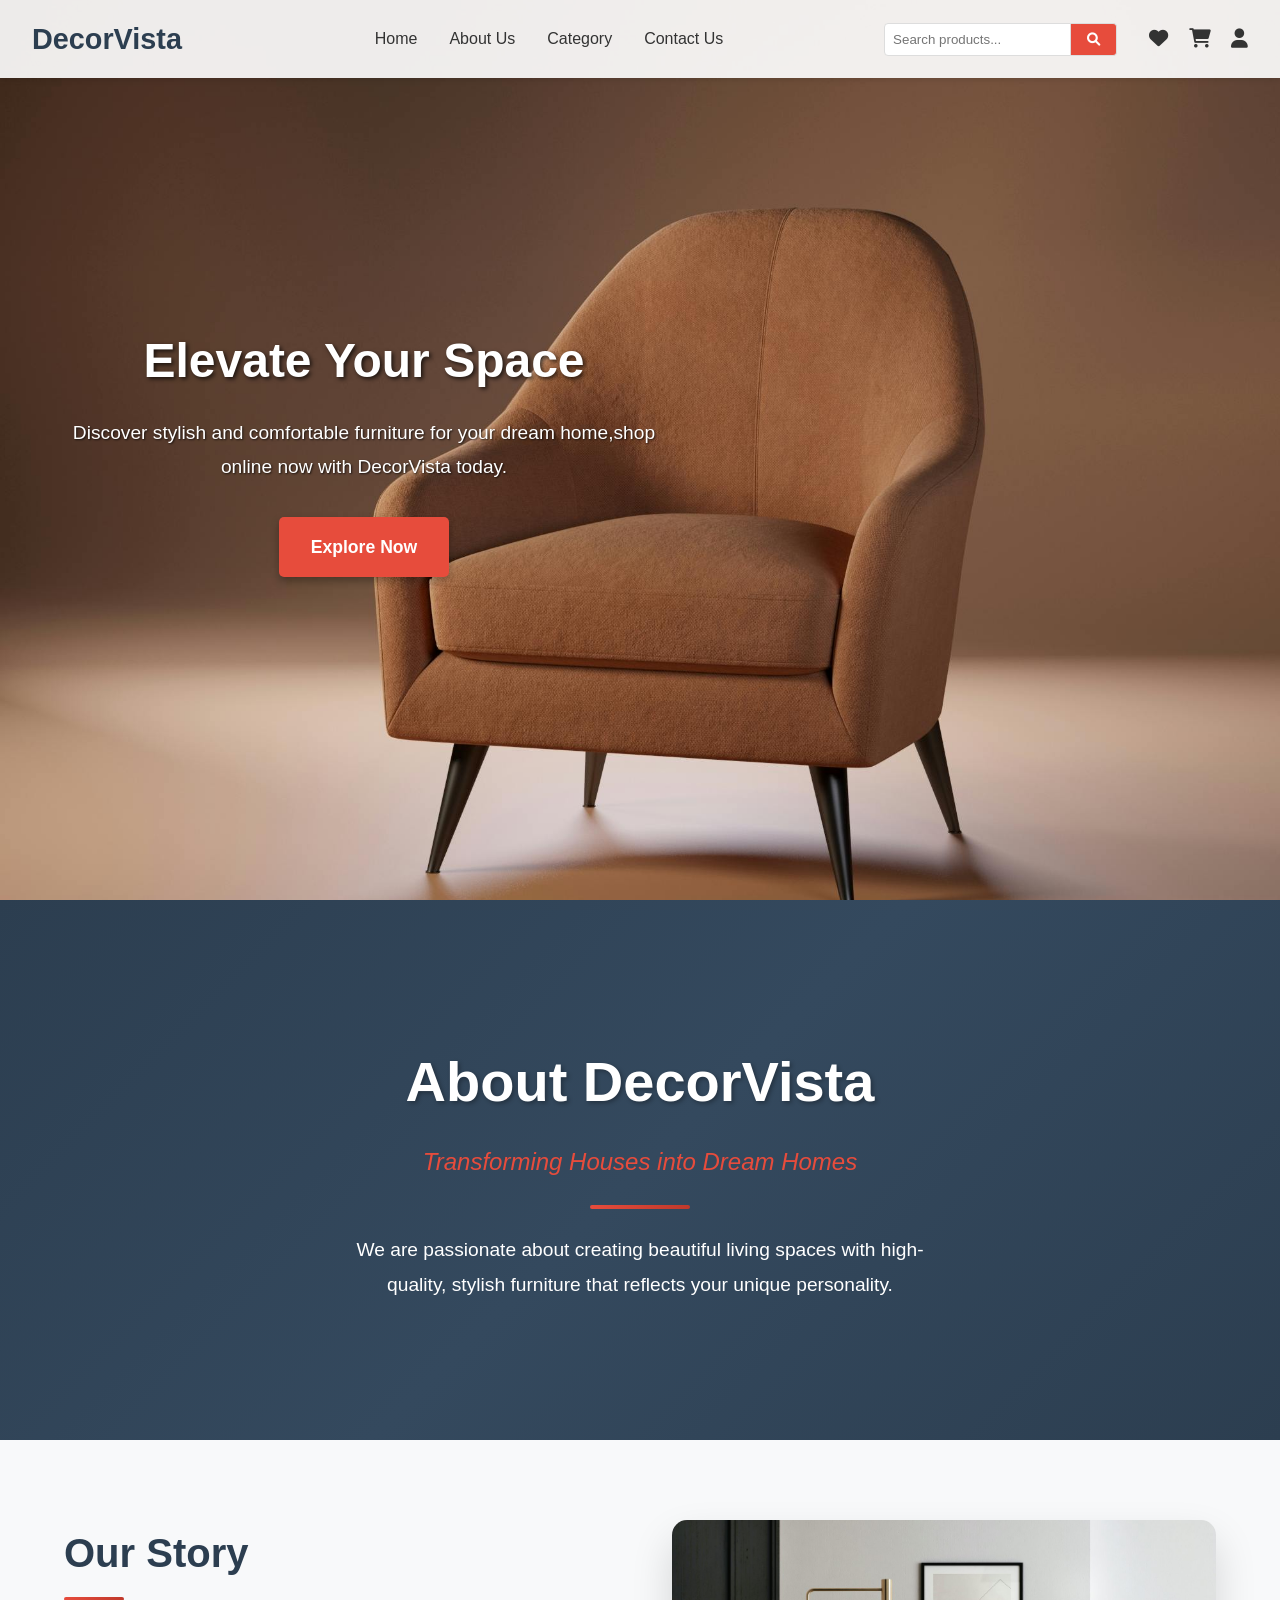
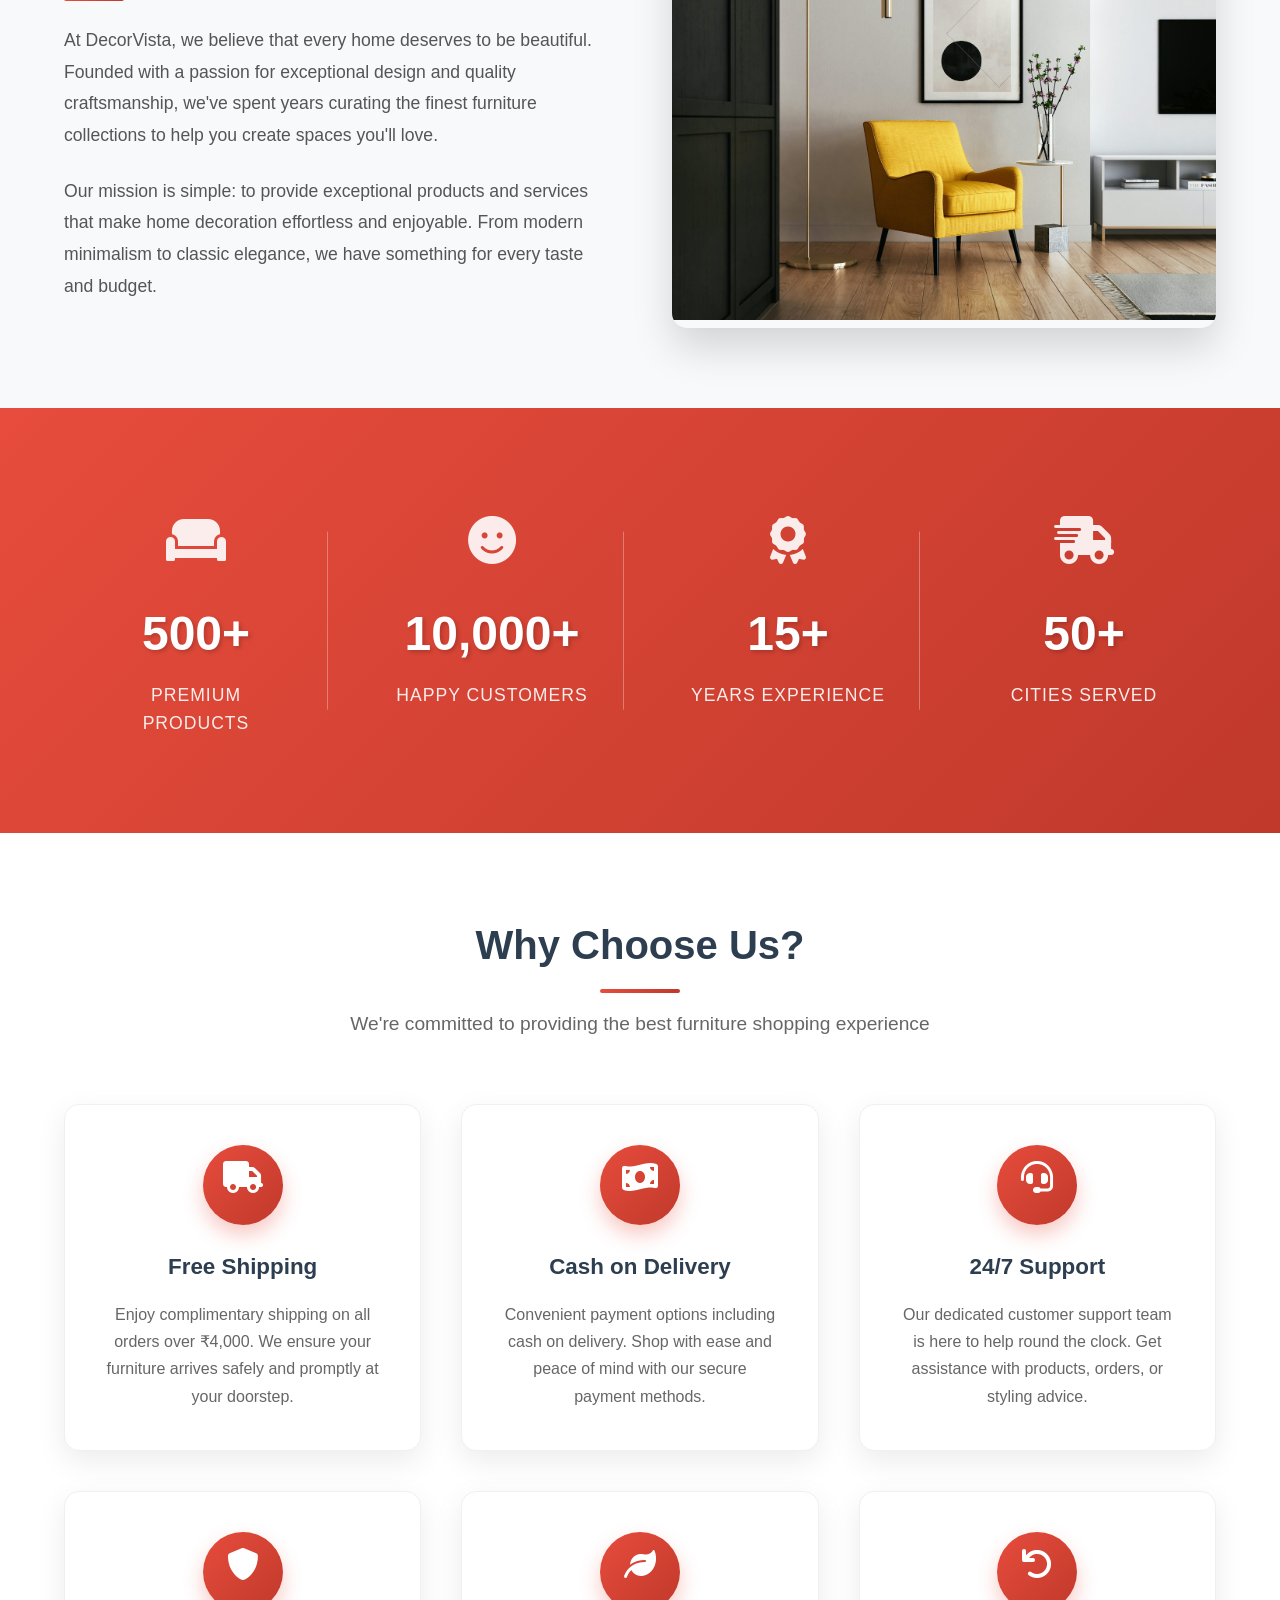
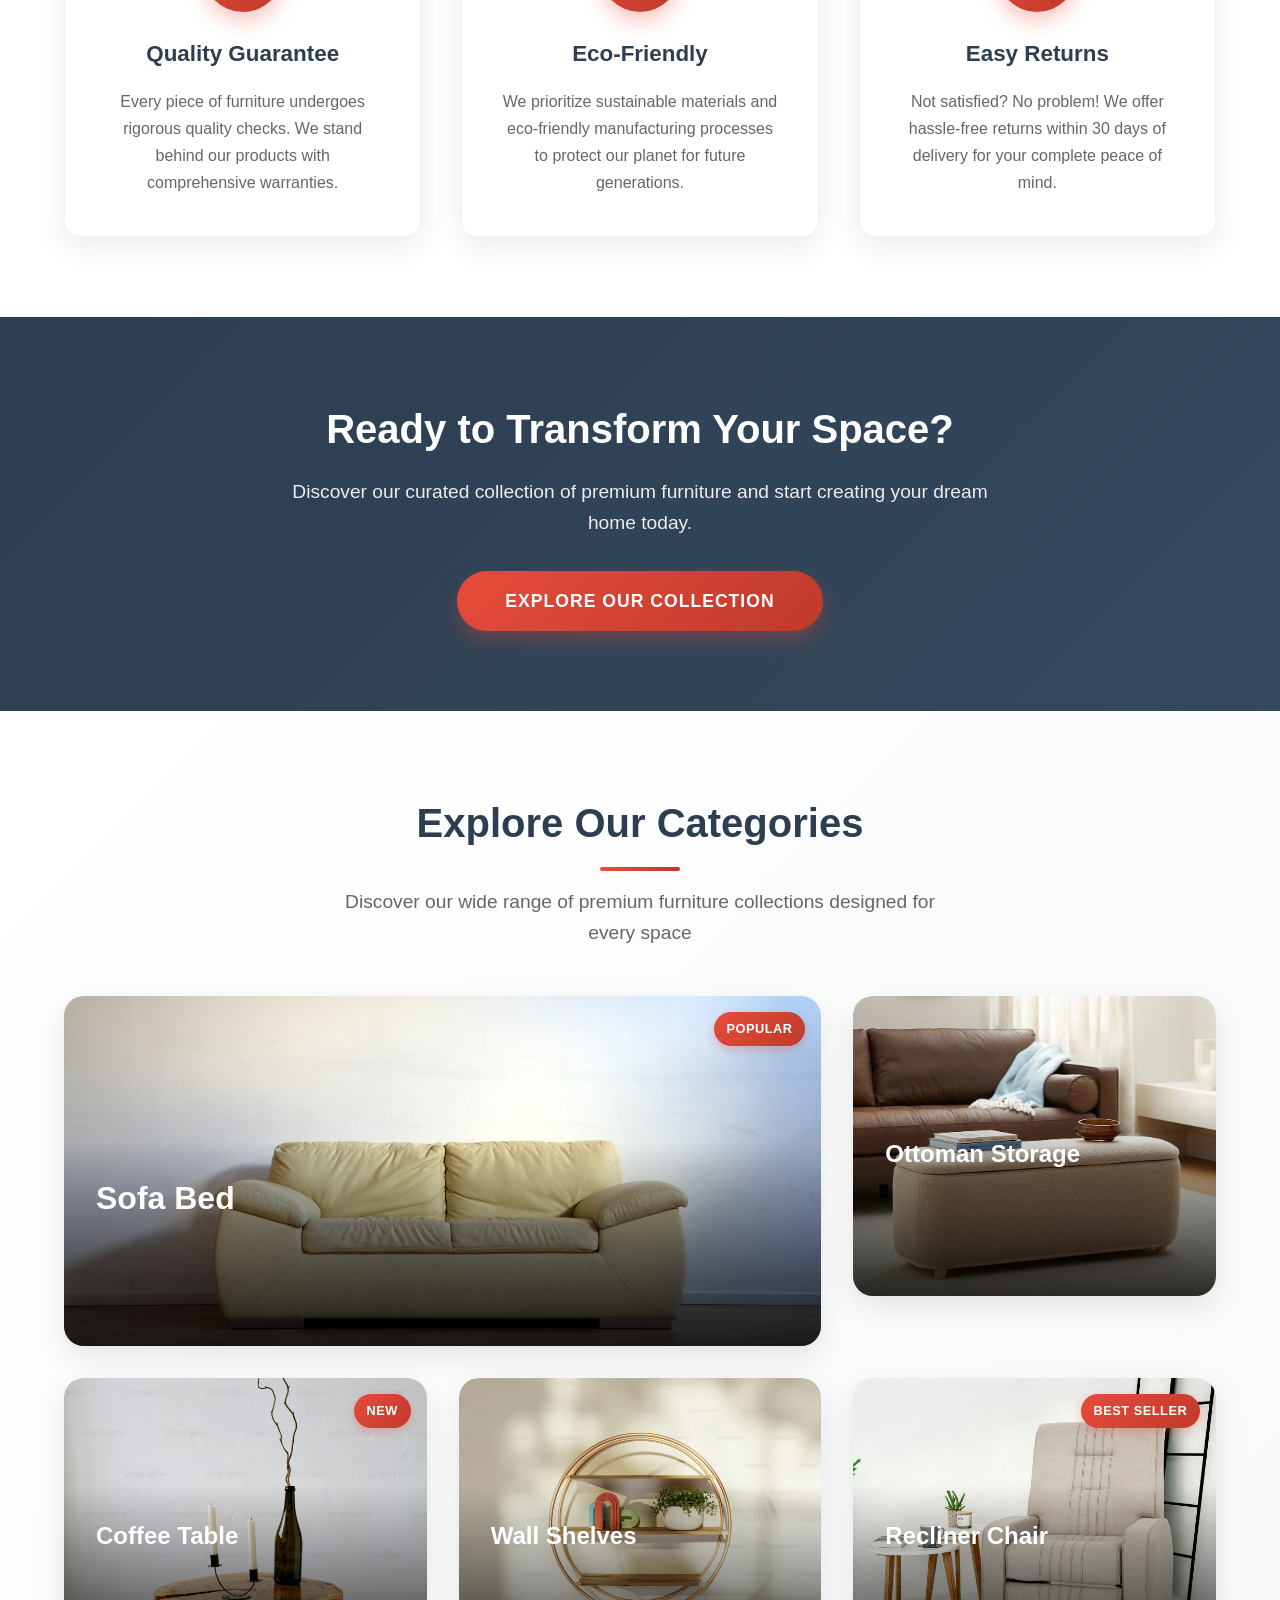
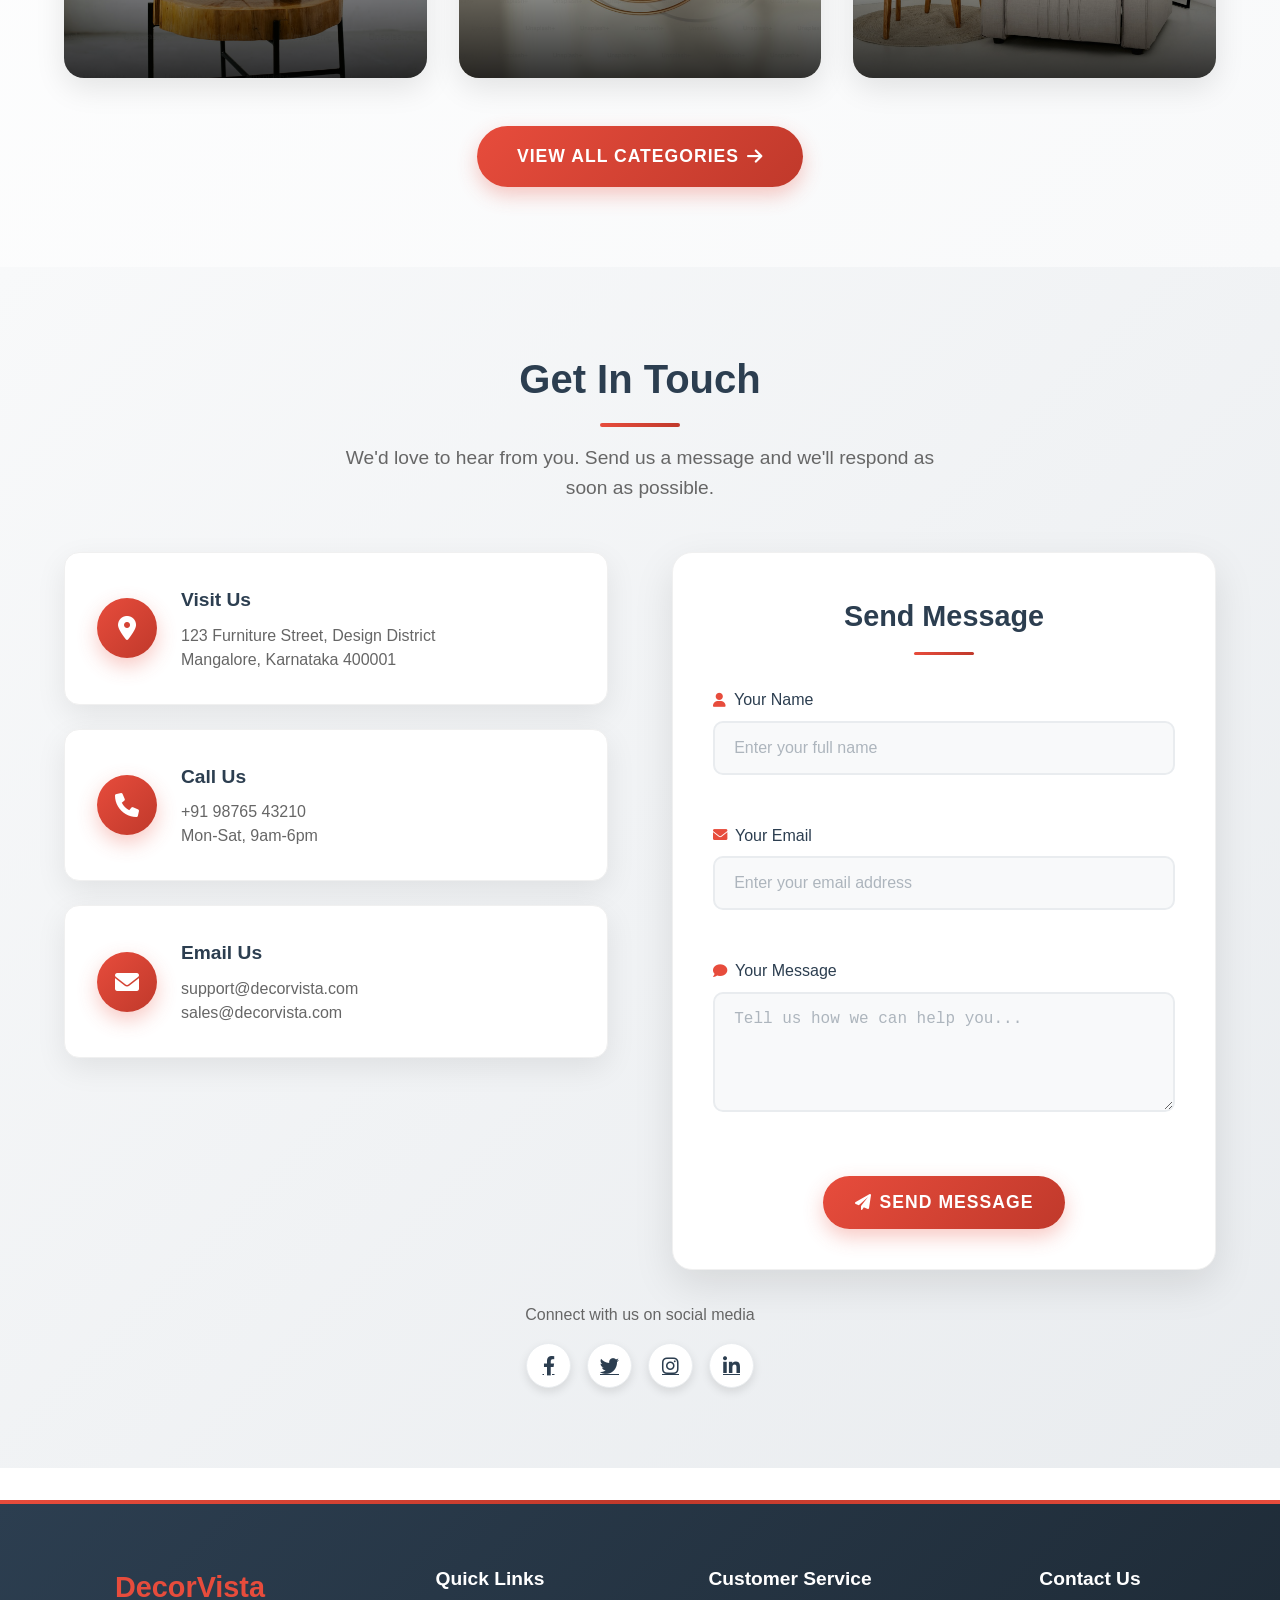
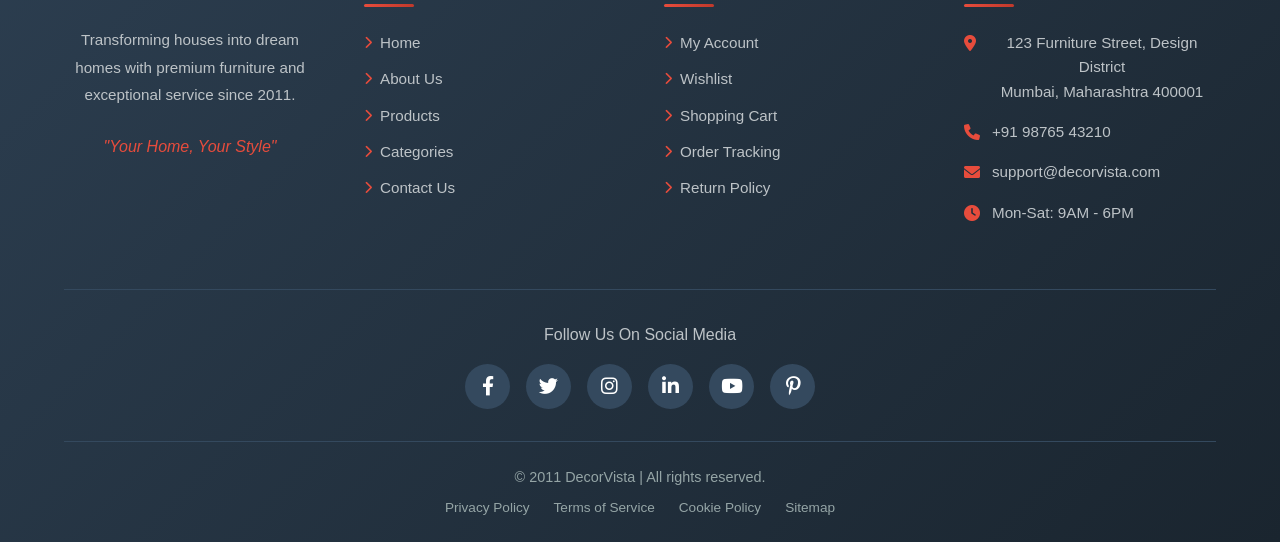
==== commit 6b18a533: "Modified Everything and Now Its Done!" ====
--- a/index.html
+++ b/index.html
@@ -264,7 +264,7 @@
                             </div>
                             <div class="info-content">
                                 <h4>Visit Us</h4>
-                                <p>123 Furniture Street, Design District<br>Mumbai, Maharashtra 400001</p>
+                                <p>123 Furniture Street, Design District<br>Mangalore, Karnataka 400001</p>
                             </div>
                         </div>
                         <div class="info-card">
@@ -405,7 +405,7 @@
 
             <!-- Footer Bottom -->
             <div class="footer-bottom">
-                <p>&copy; 2026 DecorVista | All rights reserved.</p>
+                <p>&copy; 2011 DecorVista | All rights reserved.</p>
                 <div class="footer-bottom-links">
                     <a href="#">Privacy Policy</a>
                     <a href="#">Terms of Service</a>
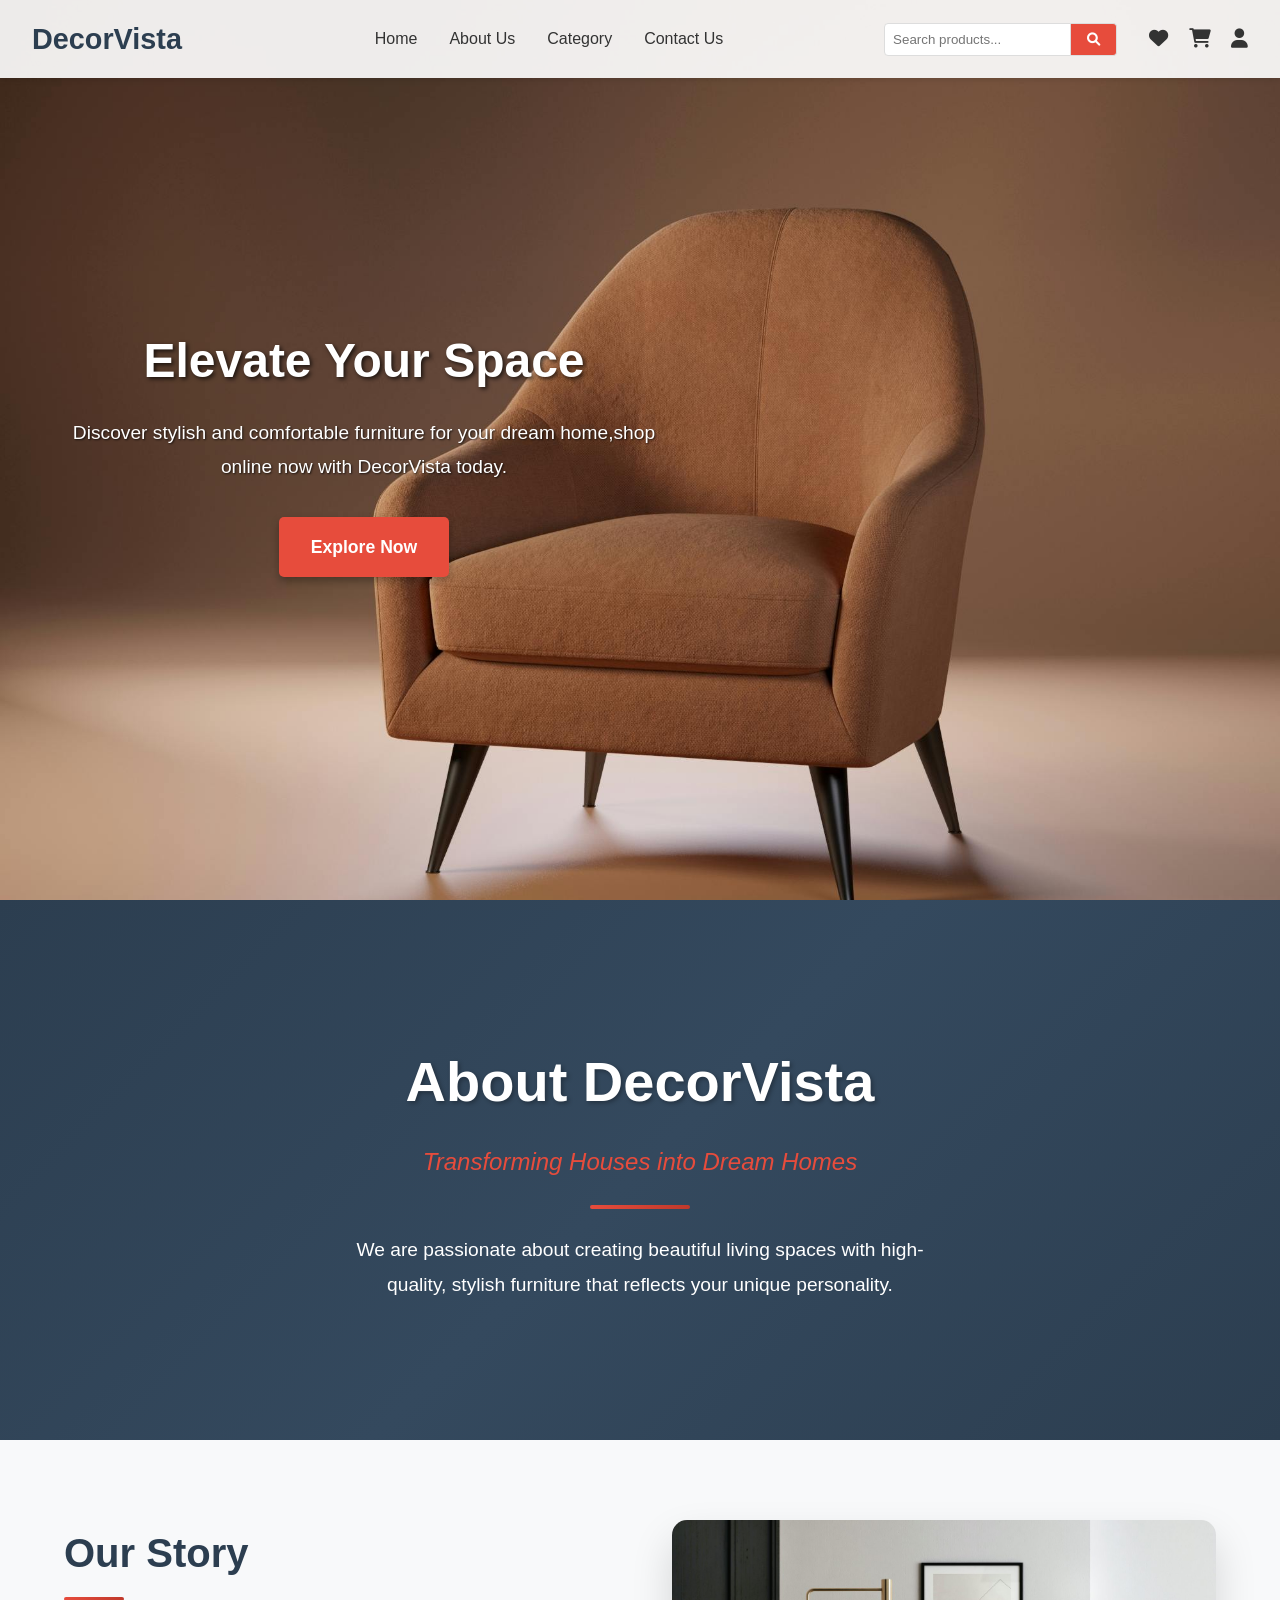
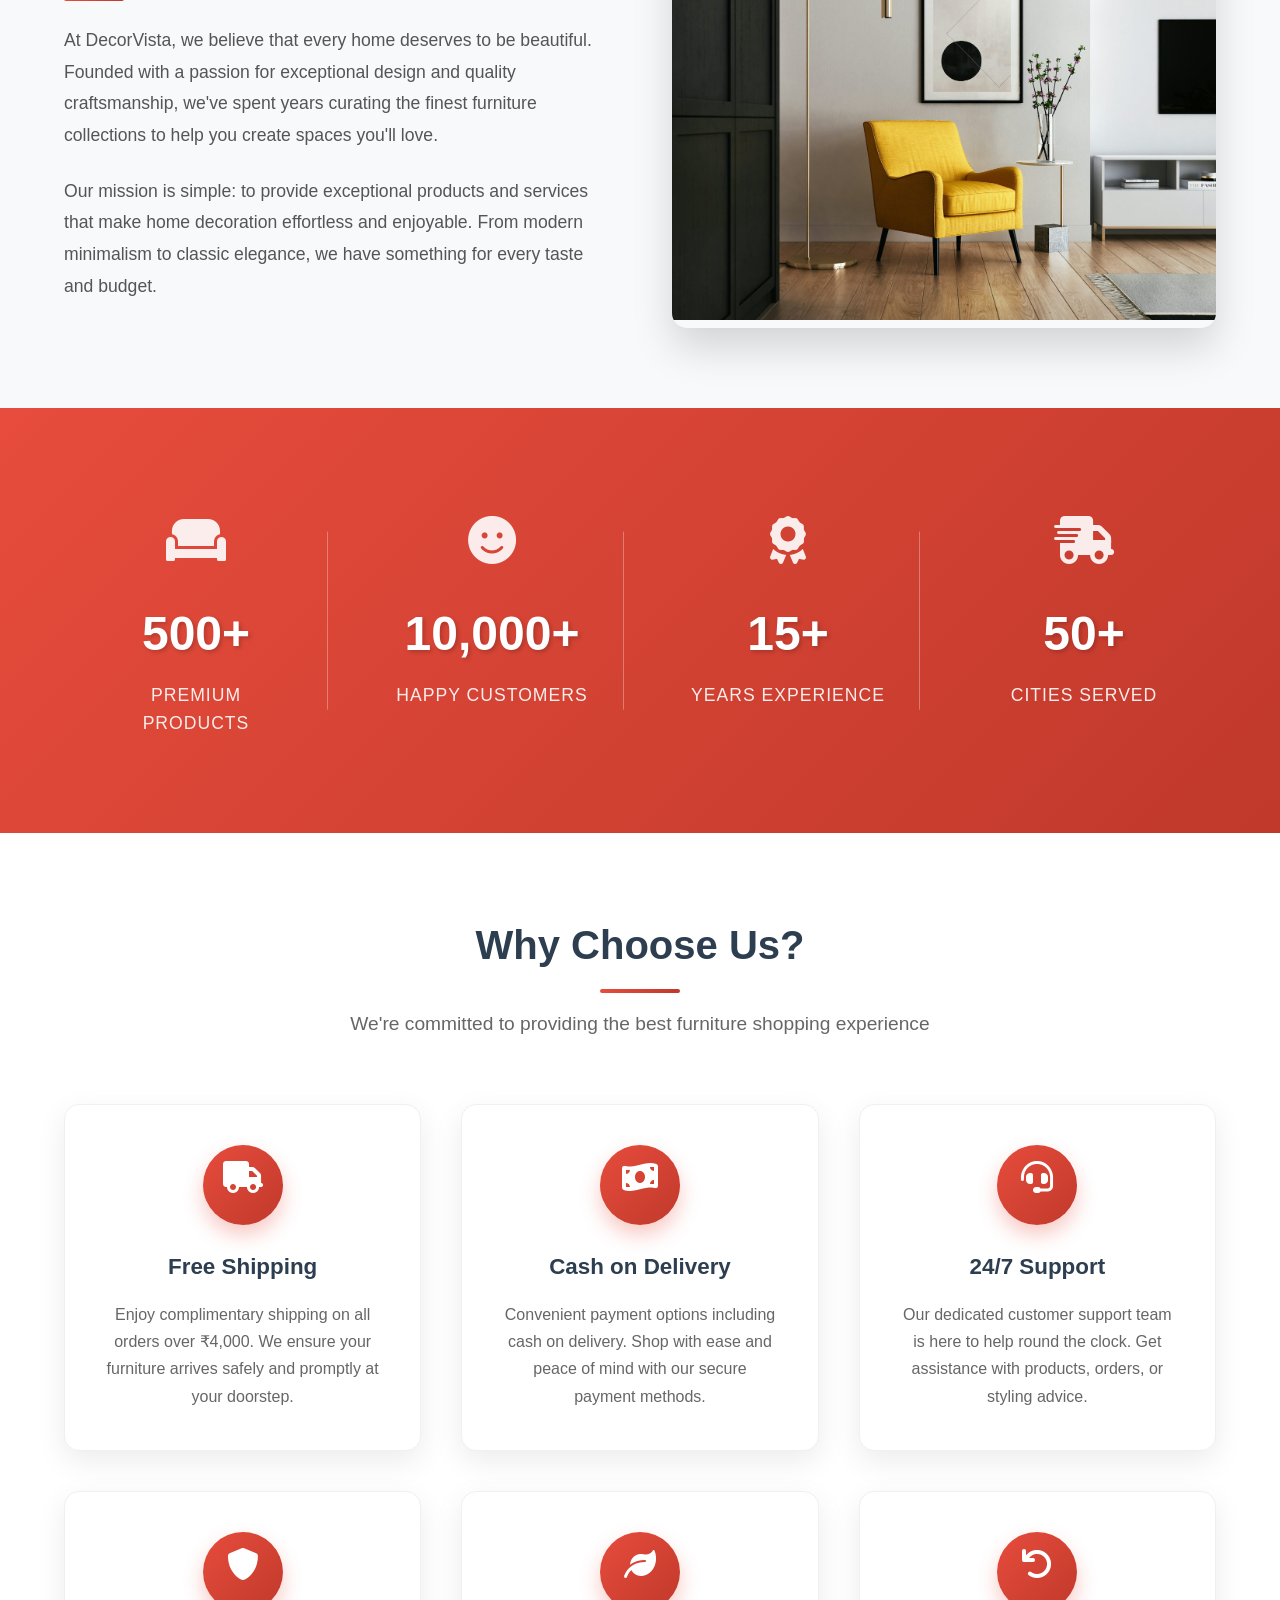
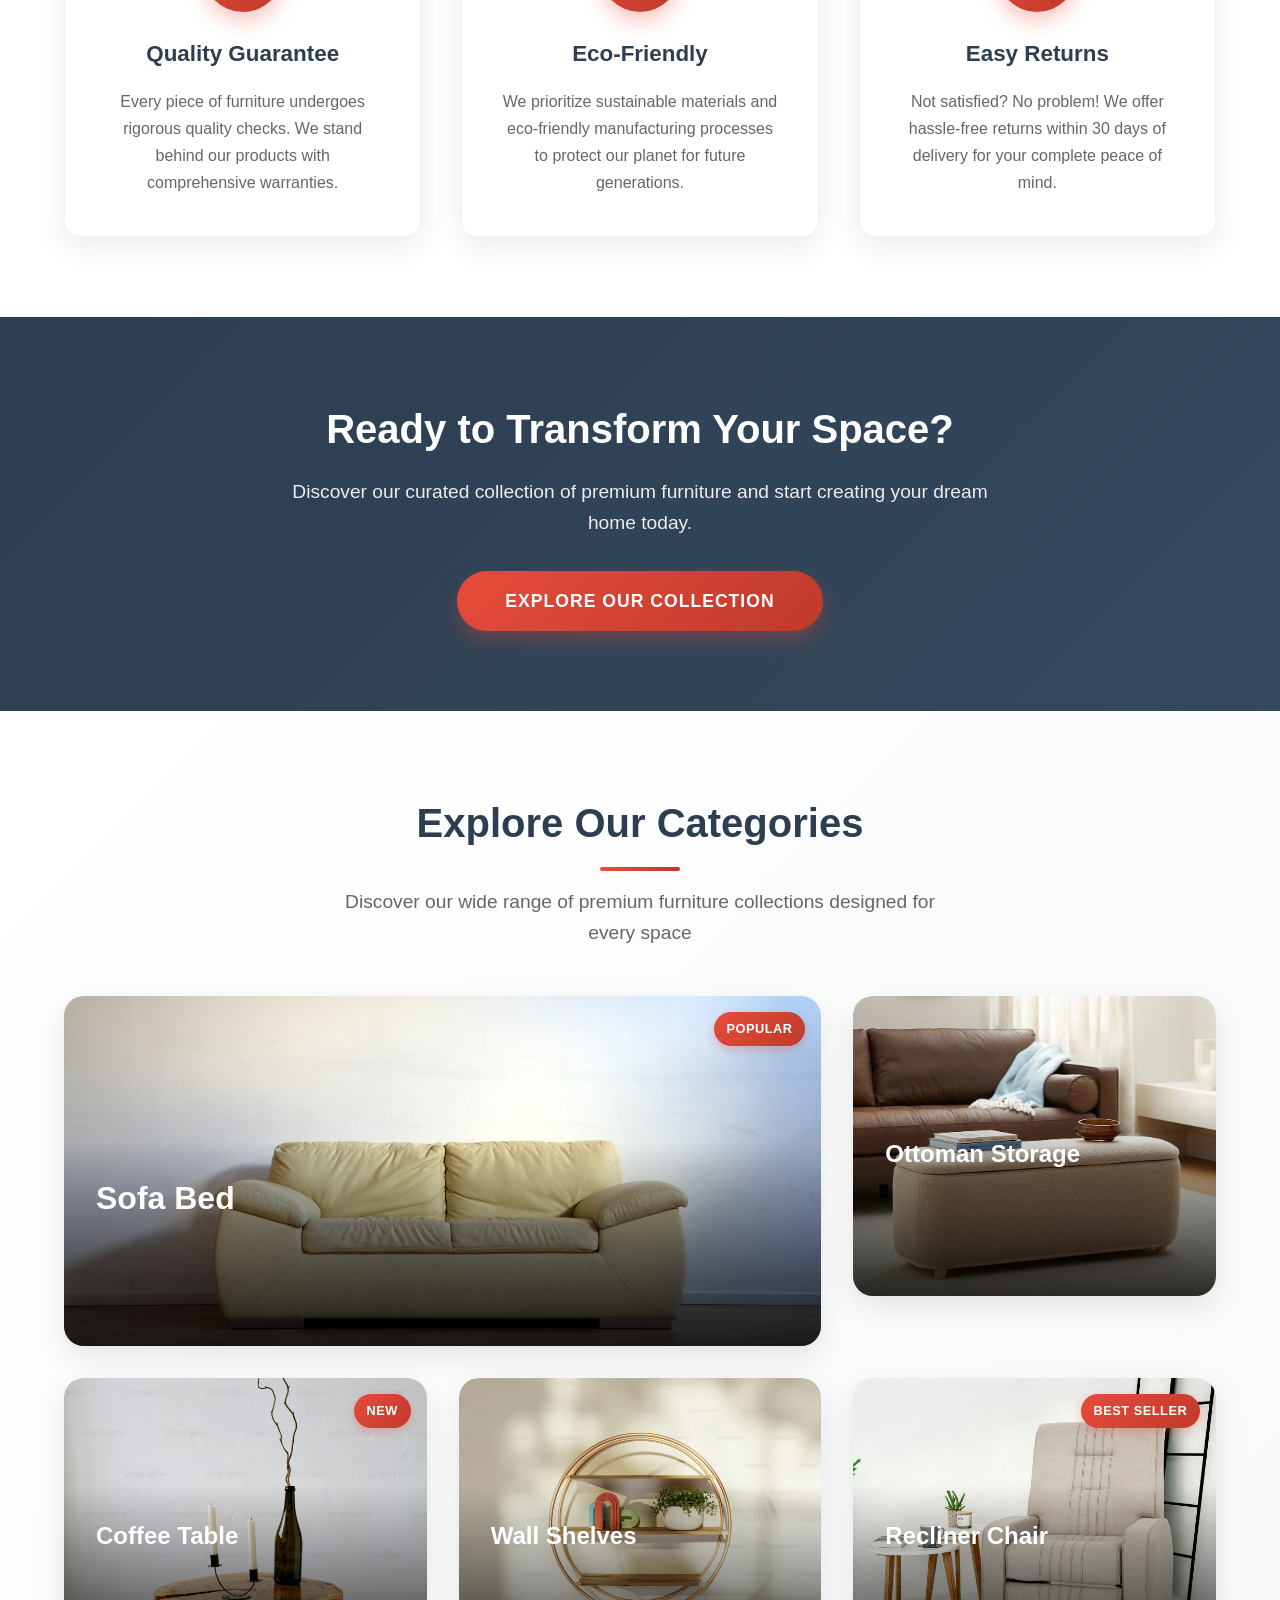
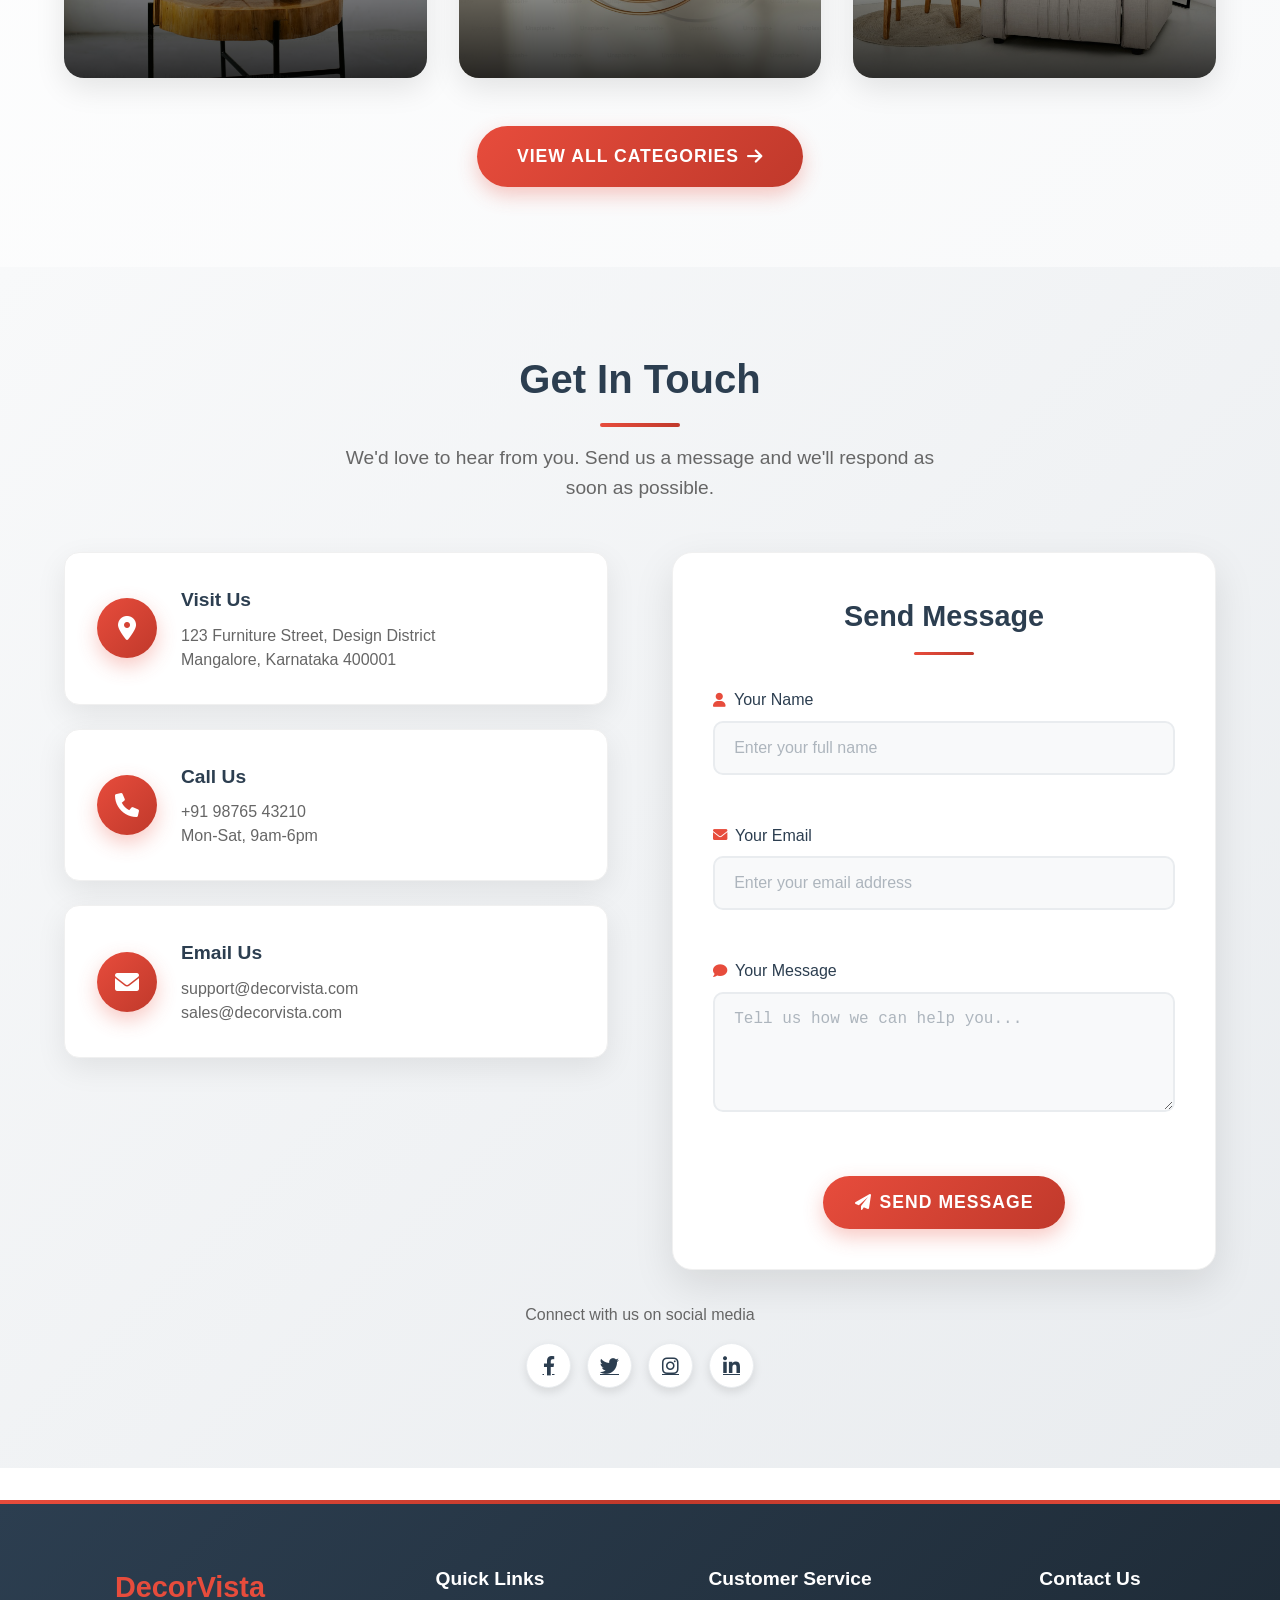
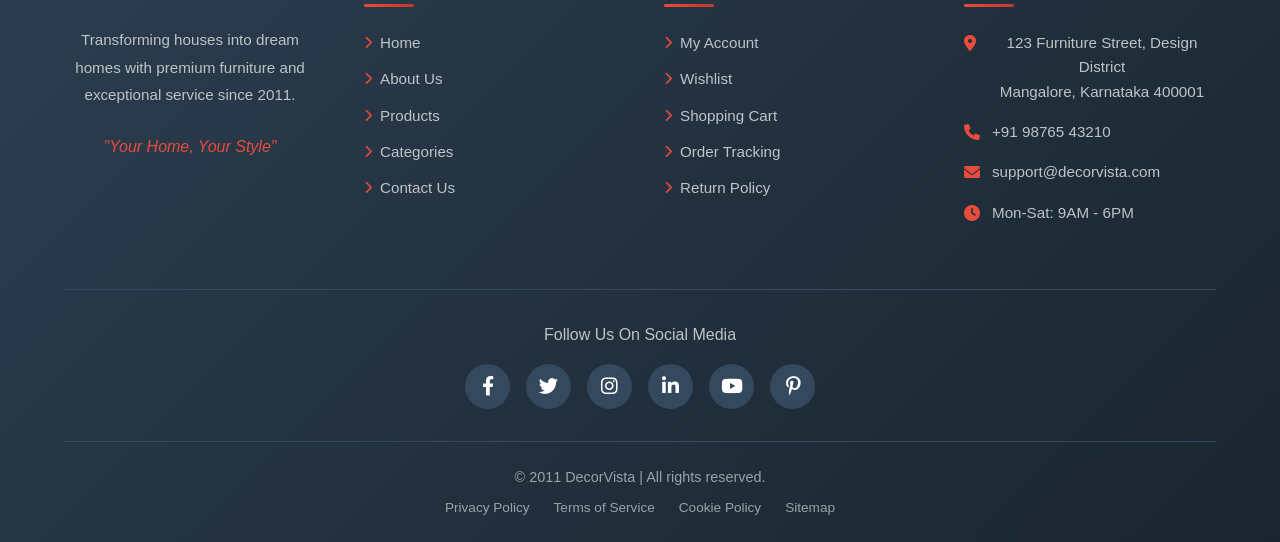
==== commit 9d11f157: "Updated!" ====
--- a/index.html
+++ b/index.html
@@ -11,10 +11,6 @@
     <link rel="stylesheet" href="categories-styles.css">
     <link rel="stylesheet" href="footer-styles.css">
     <link rel="stylesheet" href="https://cdnjs.cloudflare.com/ajax/libs/font-awesome/6.0.0-beta3/css/all.min.css">
-
-
-
-
 </head>
 
 <body>
@@ -359,8 +355,7 @@
                 <!-- Contact Info -->
                 <div class="footer-section footer-contact">
                     <h4>Contact Us</h4>
-                    <p><i class="fas fa-map-marker-alt"></i> 123 Furniture Street, Design District<br>Mumbai,
-                        Maharashtra 400001</p>
+                    <p><i class="fas fa-map-marker-alt"></i> 123 Furniture Street, Design District<br>Mangalore, Karnataka 400001</p>
                     <p><i class="fas fa-phone"></i> +91 98765 43210</p>
                     <p><i class="fas fa-envelope"></i> support@decorvista.com</p>
                     <p><i class="fas fa-clock"></i> Mon-Sat: 9AM - 6PM</p>
